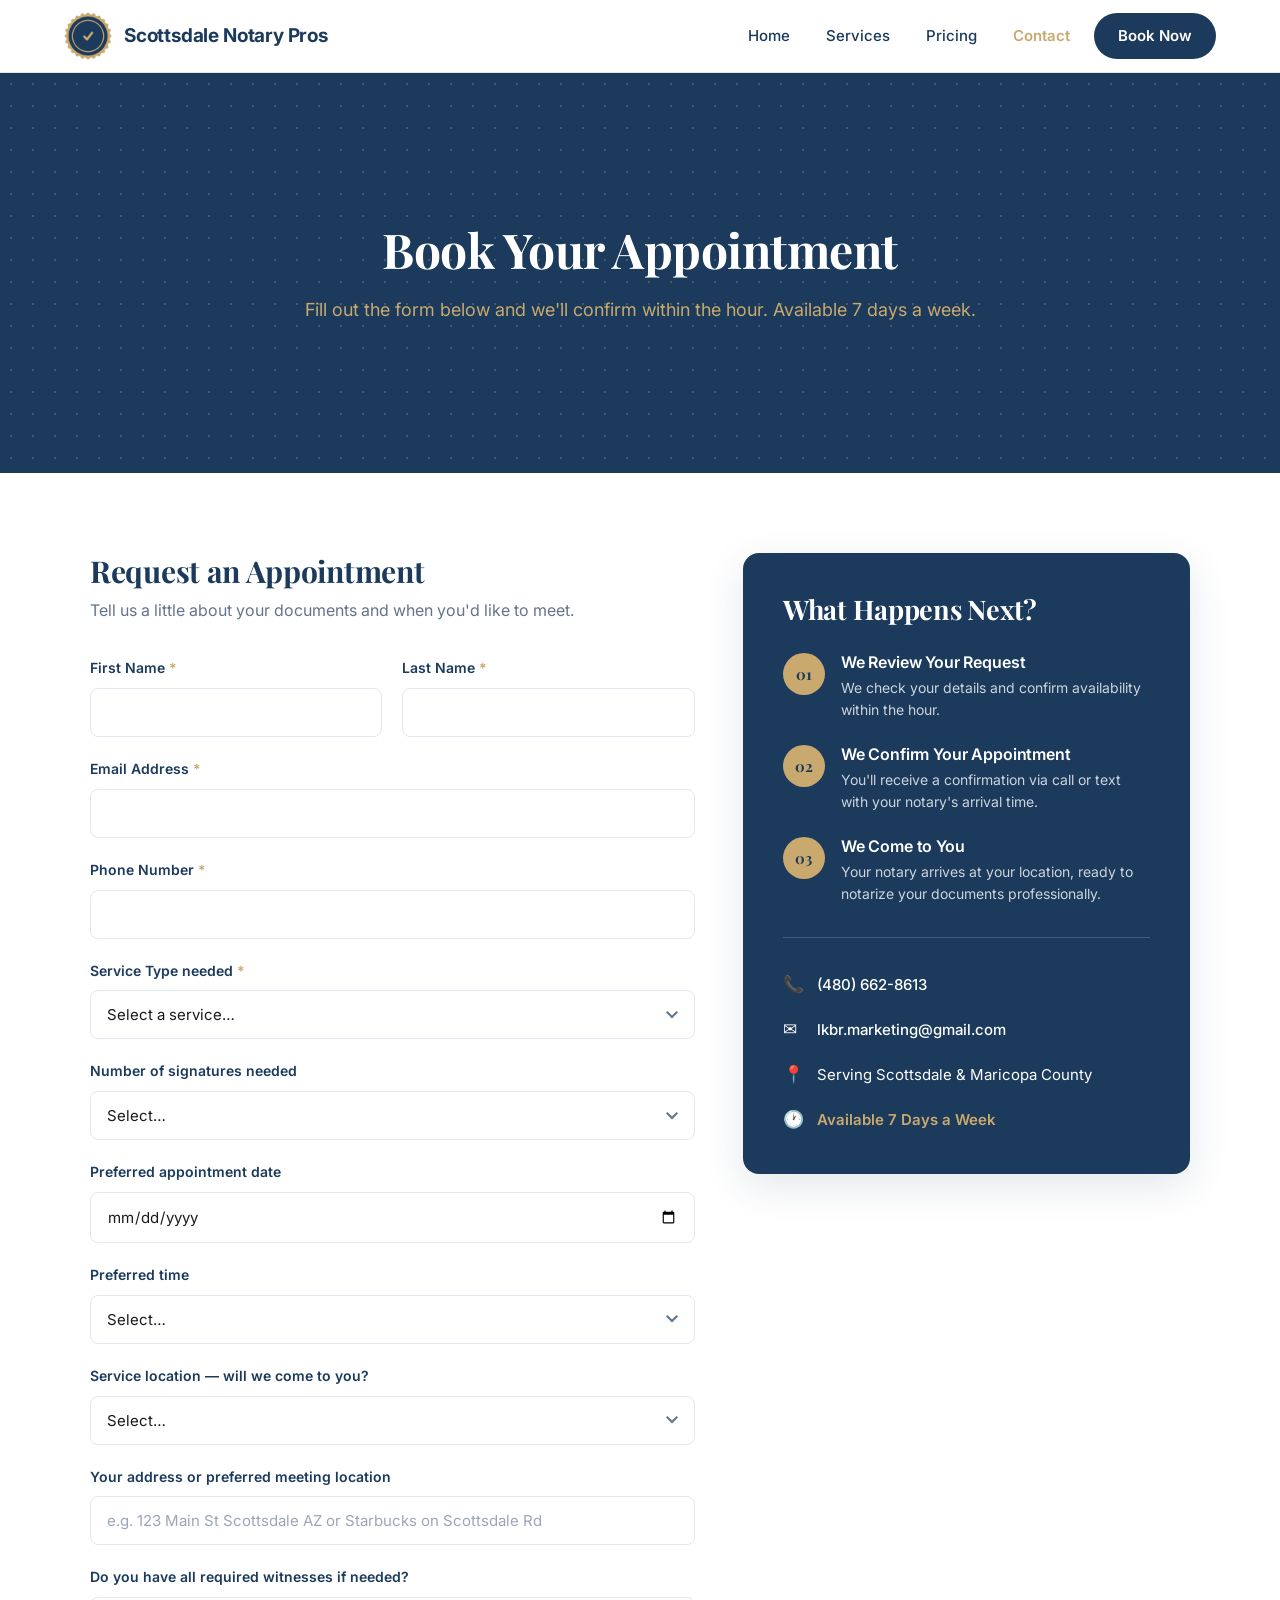
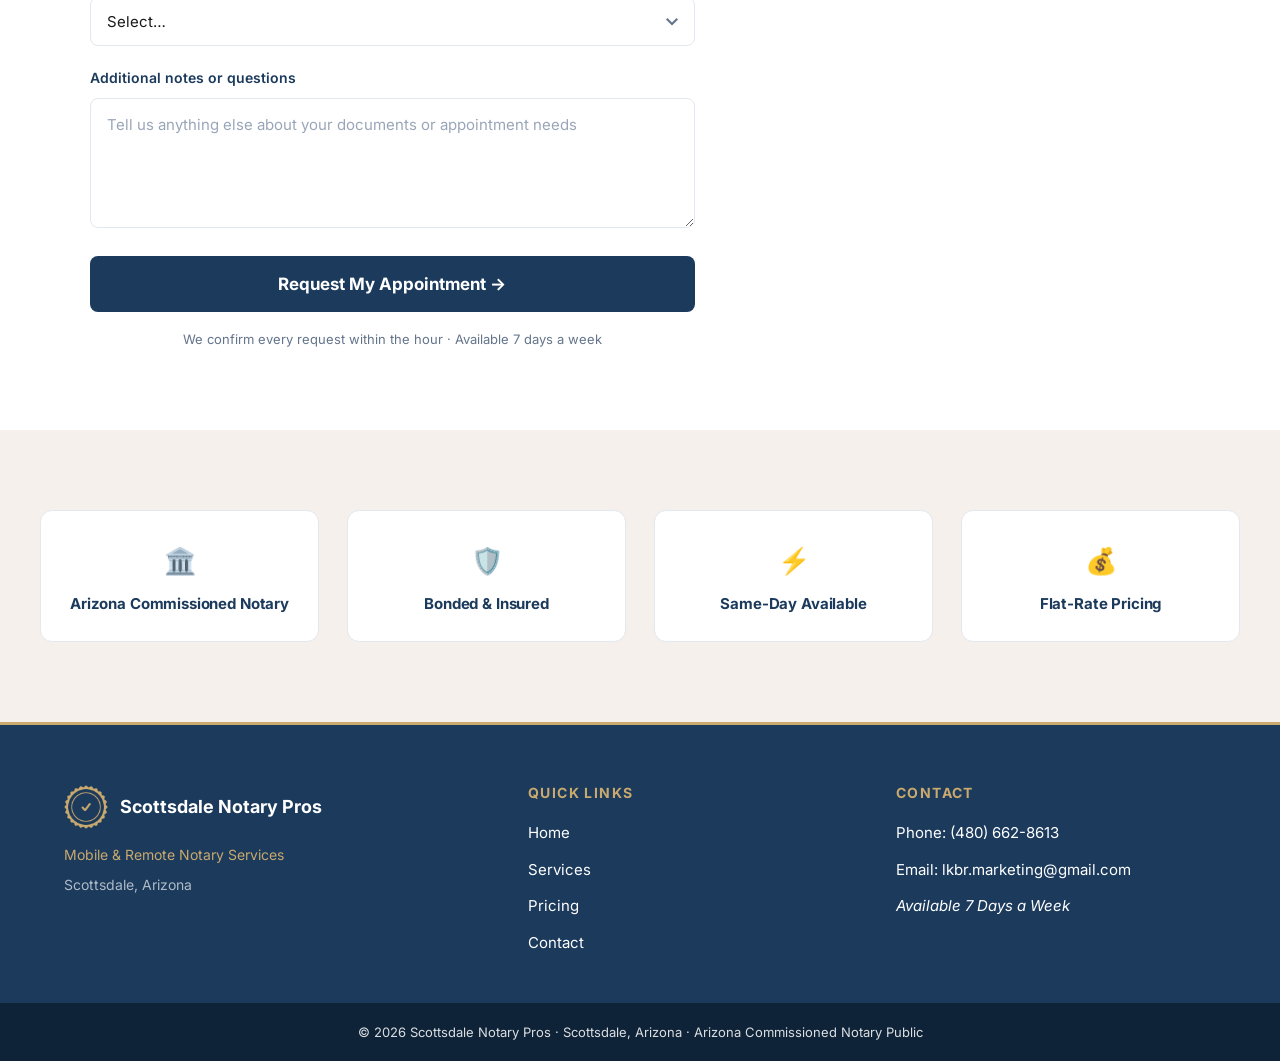
==== contact.html @ f8b494ed "Scottsdale Notary Pros website v1" ====
<!DOCTYPE html>
<html lang="en">
<head>
  <meta charset="UTF-8">
  <meta name="viewport" content="width=device-width, initial-scale=1.0">
  <title>Book a Notary | Scottsdale Notary Pros | Same-Day Appointments</title>
  <meta name="description" content="Book a mobile notary in Scottsdale AZ. Same-day appointments available 7 days a week. Fill out our form or call (480) 662-8613.">
  <meta name="robots" content="index, follow">
  <link rel="canonical" href="https://scottsdalenotarypros.com/contact">
  <link rel="icon" href="logo.png">

  <meta property="og:type" content="website">
  <meta property="og:title" content="Book a Notary | Scottsdale Notary Pros">
  <meta property="og:description" content="Book a mobile notary in Scottsdale AZ. Same-day appointments available 7 days a week. Call (480) 662-8613.">
  <meta property="og:image" content="images/business-handshake.jpg">

  <link rel="preconnect" href="https://fonts.googleapis.com">
  <link rel="preconnect" href="https://fonts.gstatic.com" crossorigin>
  <link href="https://fonts.googleapis.com/css2?family=Playfair+Display:wght@700;800&family=Inter:wght@400;500;600;700&display=swap" rel="stylesheet">
  <link rel="stylesheet" href="style.css">
  <script>document.documentElement.className += " js";</script>
</head>
<body>

  <!-- ============================================================== NAV -->
  <header class="nav">
    <div class="nav-inner">
      <a class="nav-brand" href="index.html">
        <img src="logo.png" alt="Scottsdale Notary Pros logo">
        <span>Scottsdale Notary Pros</span>
      </a>

      <nav class="nav-links" aria-label="Main navigation">
        <a href="index.html">Home</a>
        <a href="services.html">Services</a>
        <a href="pricing.html">Pricing</a>
        <a href="contact.html">Contact</a>
      </nav>

      <a class="nav-cta" href="contact.html">Book Now</a>

      <button class="nav-toggle" type="button" aria-label="Open menu" aria-expanded="false" aria-controls="mobile-nav">
        <span></span><span></span><span></span>
      </button>
    </div>
  </header>

  <nav class="nav-overlay" id="mobile-nav" aria-label="Mobile navigation">
    <a href="index.html">Home</a>
    <a href="services.html">Services</a>
    <a href="pricing.html">Pricing</a>
    <a href="contact.html">Contact</a>
    <a class="nav-overlay-cta" href="contact.html">Book Now</a>
  </nav>

  <main>

    <!-- ========================================================== HERO -->
    <section class="page-hero page-hero-dots">
      <div class="page-hero-content">
        <h1>Book Your Appointment</h1>
        <p class="page-hero-sub">Fill out the form below and we'll confirm within the hour. Available 7 days a week.</p>
      </div>
    </section>

    <!-- ================================================= CONTACT LAYOUT -->
    <section class="section section-white">
      <div class="contact-layout">

        <!-- ------------------------------------------------- LEFT: FORM -->
        <div class="form-card fade-in">
          <h2>Request an Appointment</h2>
          <p>Tell us a little about your documents and when you'd like to meet.</p>

          <div class="form-error" id="form-error">
            Sorry — your request couldn't be sent. Please call
            <a href="tel:+14806628613">(480) 662-8613</a> or email
            <a href="mailto:lkbr.marketing@gmail.com">lkbr.marketing@gmail.com</a>
            and we'll get you booked right away.
          </div>

          <form id="notary-form" action="https://formspree.io/f/moejyozw" method="POST">
            <input type="hidden" name="_subject" value="New Notary Appointment Request — Scottsdale Notary Pros">

            <div class="field field-row">
              <div class="field">
                <label for="first-name">First Name <span class="req">*</span></label>
                <input type="text" id="first-name" name="First Name" autocomplete="given-name" required>
              </div>
              <div class="field">
                <label for="last-name">Last Name <span class="req">*</span></label>
                <input type="text" id="last-name" name="Last Name" autocomplete="family-name" required>
              </div>
            </div>

            <div class="field">
              <label for="email">Email Address <span class="req">*</span></label>
              <input type="email" id="email" name="Email" autocomplete="email" required>
            </div>

            <div class="field">
              <label for="phone">Phone Number <span class="req">*</span></label>
              <input type="tel" id="phone" name="Phone" autocomplete="tel" required>
            </div>

            <div class="field">
              <label for="service-type">Service Type needed <span class="req">*</span></label>
              <select id="service-type" name="Service Type" required>
                <option value="">Select a service…</option>
                <option>Power of Attorney</option>
                <option>Will or Trust Document</option>
                <option>Affidavit or Sworn Statement</option>
                <option>Medical Directive</option>
                <option>Real Estate Signing</option>
                <option>Loan Document Signing</option>
                <option>Business or Corporate Document</option>
                <option>Copy Certification</option>
                <option>Other — Please Describe</option>
              </select>
            </div>

            <div class="field">
              <label for="signatures">Number of signatures needed</label>
              <select id="signatures" name="Number of Signatures">
                <option value="">Select…</option>
                <option>1</option>
                <option>2</option>
                <option>3</option>
                <option>4</option>
                <option>5+</option>
              </select>
            </div>

            <div class="field">
              <label for="date">Preferred appointment date</label>
              <input type="date" id="date" name="Preferred Date">
            </div>

            <div class="field">
              <label for="time">Preferred time</label>
              <select id="time" name="Preferred Time">
                <option value="">Select…</option>
                <option>Morning (8am–12pm)</option>
                <option>Afternoon (12pm–5pm)</option>
                <option>Evening (5pm–8pm)</option>
                <option>Flexible</option>
              </select>
            </div>

            <div class="field">
              <label for="location-type">Service location — will we come to you?</label>
              <select id="location-type" name="Service Location">
                <option value="">Select…</option>
                <option>Yes — please come to my location</option>
                <option>No — I will come to you</option>
                <option>Remote/Online Notary</option>
              </select>
            </div>

            <div class="field">
              <label for="address">Your address or preferred meeting location</label>
              <input type="text" id="address" name="Address or Meeting Location"
                     placeholder="e.g. 123 Main St Scottsdale AZ or Starbucks on Scottsdale Rd">
            </div>

            <div class="field">
              <label for="witnesses">Do you have all required witnesses if needed?</label>
              <select id="witnesses" name="Witnesses">
                <option value="">Select…</option>
                <option>Yes</option>
                <option>No — I need guidance on this</option>
                <option>Not Applicable</option>
              </select>
            </div>

            <div class="field">
              <label for="notes">Additional notes or questions</label>
              <textarea id="notes" name="Additional Notes"
                        placeholder="Tell us anything else about your documents or appointment needs"></textarea>
            </div>

            <button class="form-submit" type="submit">Request My Appointment →</button>
            <p class="form-footnote">We confirm every request within the hour · Available 7 days a week</p>
          </form>

          <!-- Success state -->
          <div class="form-success" id="form-success" role="status" aria-live="polite">
            <div class="success-check" aria-hidden="true"></div>
            <h2>Appointment Request Received!</h2>
            <p>We'll confirm your appointment within the hour. If you need immediate assistance call (480) 662-8613.</p>
          </div>
        </div>

        <!-- -------------------------------------------- RIGHT: INFO CARD -->
        <aside class="info-card fade-in">
          <h2>What Happens Next?</h2>

          <div class="info-steps">
            <div class="info-step">
              <span class="info-step-num">01</span>
              <div>
                <h3>We Review Your Request</h3>
                <p>We check your details and confirm availability within the hour.</p>
              </div>
            </div>

            <div class="info-step">
              <span class="info-step-num">02</span>
              <div>
                <h3>We Confirm Your Appointment</h3>
                <p>You'll receive a confirmation via call or text with your notary's arrival time.</p>
              </div>
            </div>

            <div class="info-step">
              <span class="info-step-num">03</span>
              <div>
                <h3>We Come to You</h3>
                <p>Your notary arrives at your location, ready to notarize your documents professionally.</p>
              </div>
            </div>
          </div>

          <div class="info-divider" aria-hidden="true"></div>

          <div class="info-contact">
            <div class="info-contact-item">
              <span class="ic" aria-hidden="true">📞</span>
              <a href="tel:+14806628613">(480) 662-8613</a>
            </div>
            <div class="info-contact-item">
              <span class="ic" aria-hidden="true">✉</span>
              <a href="mailto:lkbr.marketing@gmail.com">lkbr.marketing@gmail.com</a>
            </div>
            <div class="info-contact-item">
              <span class="ic" aria-hidden="true">📍</span>
              <span>Serving Scottsdale &amp; Maricopa County</span>
            </div>
            <div class="info-contact-item gold">
              <span class="ic" aria-hidden="true">🕐</span>
              <span>Available 7 Days a Week</span>
            </div>
          </div>
        </aside>

      </div>
    </section>

    <!-- ===================================================== TRUST STRIP -->
    <section class="section section-cream">
      <div class="inner">
        <div class="grid grid-4">
          <article class="trust-strip-card fade-in">
            <span class="ic" aria-hidden="true">🏛️</span>
            <h3>Arizona Commissioned Notary</h3>
          </article>
          <article class="trust-strip-card fade-in">
            <span class="ic" aria-hidden="true">🛡️</span>
            <h3>Bonded &amp; Insured</h3>
          </article>
          <article class="trust-strip-card fade-in">
            <span class="ic" aria-hidden="true">⚡</span>
            <h3>Same-Day Available</h3>
          </article>
          <article class="trust-strip-card fade-in">
            <span class="ic" aria-hidden="true">💰</span>
            <h3>Flat-Rate Pricing</h3>
          </article>
        </div>
      </div>
    </section>

  </main>

  <!-- =========================================================== FOOTER -->
  <footer class="footer">
    <div class="footer-inner">
      <div class="footer-col">
        <div class="footer-brand">
          <img src="logo.png" alt="Scottsdale Notary Pros logo">
          <span>Scottsdale Notary Pros</span>
        </div>
        <p class="footer-tag">Mobile &amp; Remote Notary Services</p>
        <p class="footer-loc">Scottsdale, Arizona</p>
      </div>

      <div class="footer-col">
        <h4>Quick Links</h4>
        <ul>
          <li><a href="index.html">Home</a></li>
          <li><a href="services.html">Services</a></li>
          <li><a href="pricing.html">Pricing</a></li>
          <li><a href="contact.html">Contact</a></li>
        </ul>
      </div>

      <div class="footer-col">
        <h4>Contact</h4>
        <ul>
          <li>Phone: <a href="tel:+14806628613">(480) 662-8613</a></li>
          <li>Email: <a href="mailto:lkbr.marketing@gmail.com">lkbr.marketing@gmail.com</a></li>
          <li class="footer-avail">Available 7 Days a Week</li>
        </ul>
      </div>
    </div>

    <div class="footer-bottom">
      <p>© 2026 Scottsdale Notary Pros · Scottsdale, Arizona · Arizona Commissioned Notary Public</p>
    </div>
  </footer>

  <button class="to-top" type="button" aria-label="Back to top">↑</button>

  <script src="script.js"></script>
</body>
</html>
---- style.css ----
/* ==========================================================================
   Scottsdale Notary Pros — Global Stylesheet
   ========================================================================== */

:root {
  /* Brand palette */
  --navy: #1B3A5C;
  --navy-dark: #0f2338;
  --navy-light: #2a5280;
  --gold: #C9A96E;
  --gold-dark: #b3935a;
  --white: #ffffff;
  --cream: #F5F0EB;
  --text-dark: #1a1a1a;
  --text-muted: #64748b;
  --border: #e2e8f0;

  /* Type */
  --font-head: 'Playfair Display', Georgia, 'Times New Roman', serif;
  --font-body: 'Inter', -apple-system, BlinkMacSystemFont, 'Segoe UI', Helvetica, Arial, sans-serif;

  /* Layout */
  --max: 1200px;
  --radius: 8px;
  --radius-lg: 16px;
  --shadow-sm: 0 1px 3px rgba(27, 58, 92, 0.06);
  --shadow: 0 4px 20px rgba(27, 58, 92, 0.08);
  --shadow-lg: 0 12px 40px rgba(27, 58, 92, 0.12);
}

/* --------------------------------------------------------------- Reset --- */

*,
*::before,
*::after { box-sizing: border-box; }

html { scroll-behavior: smooth; -webkit-text-size-adjust: 100%; }

body {
  margin: 0;
  font-family: var(--font-body);
  font-weight: 400;
  font-size: 16px;
  line-height: 1.7;
  color: var(--text-dark);
  background: var(--white);
  -webkit-font-smoothing: antialiased;
  -moz-osx-font-smoothing: grayscale;
}

h1, h2, h3, h4, h5 {
  font-family: var(--font-head);
  font-weight: 700;
  line-height: 1.2;
  margin: 0 0 16px;
  color: var(--navy);
  letter-spacing: -0.01em;
}

p { margin: 0 0 16px; }
p:last-child { margin-bottom: 0; }

a { color: var(--navy); text-decoration: none; transition: color 0.2s ease; }

img {
  max-width: 100%;
  display: block;
  object-fit: cover;
  border-radius: var(--radius);
}

ul { margin: 0; padding: 0; list-style: none; }

/* ------------------------------------------------------------ Utilities --- */

.container {
  width: 100%;
  max-width: var(--max);
  margin: 0 auto;
  padding: 0 24px;
}

.section { padding: 80px 24px; }
.section-white { background: var(--white); }
.section-cream { background: var(--cream); }
.section-navy { background: var(--navy); }
.section-navy h1,
.section-navy h2,
.section-navy h3 { color: var(--white); }
.section-gold { background: var(--gold); }

.inner { max-width: var(--max); margin: 0 auto; }
.inner-narrow { max-width: 900px; margin: 0 auto; }

.text-center { text-align: center; }

.eyebrow {
  display: block;
  font-family: var(--font-body);
  font-size: 13px;
  font-weight: 600;
  letter-spacing: 0.18em;
  text-transform: uppercase;
  color: var(--gold);
  margin-bottom: 16px;
}

.section-title {
  font-size: 40px;
  margin-bottom: 16px;
}

.section-sub {
  font-size: 17px;
  color: var(--text-muted);
  max-width: 640px;
  margin: 0 auto 48px;
}

.section-navy .section-sub { color: rgba(255, 255, 255, 0.82); }

/* -------------------------------------------------------------- Buttons --- */

.btn {
  display: inline-block;
  font-family: var(--font-body);
  font-size: 16px;
  font-weight: 600;
  padding: 14px 32px;
  border: 2px solid transparent;
  border-radius: 50px;
  cursor: pointer;
  text-align: center;
  transition: all 0.2s ease;
}

.btn:hover { transform: scale(1.02); }

.btn-gold { background: var(--gold); color: var(--navy); font-weight: 700; }
.btn-gold:hover { background: var(--gold-dark); color: var(--navy); }

.btn-navy { background: var(--navy); color: var(--white); }
.btn-navy:hover { background: var(--navy-light); color: var(--white); }

.btn-white { background: var(--white); color: var(--navy); }
.btn-white:hover { background: var(--cream); color: var(--navy); }

.btn-outline {
  background: transparent;
  color: var(--white);
  border-color: rgba(255, 255, 255, 0.7);
}
.btn-outline:hover { background: var(--white); color: var(--navy); border-color: var(--white); }

.btn-lg { font-size: 17px; padding: 17px 40px; }

.btn-row {
  display: flex;
  flex-wrap: wrap;
  gap: 16px;
  justify-content: center;
}

.text-link {
  display: inline-block;
  font-weight: 600;
  color: var(--navy);
  border-bottom: 2px solid var(--gold);
  padding-bottom: 2px;
  transition: all 0.2s ease;
}
.text-link:hover { color: var(--gold); }

/* ------------------------------------------------------------------ Nav --- */

.nav {
  position: sticky;
  top: 0;
  z-index: 200;
  background: var(--white);
  border-bottom: 1px solid var(--border);
}

.nav-inner {
  max-width: var(--max);
  margin: 0 auto;
  padding: 12px 24px;
  display: flex;
  align-items: center;
  justify-content: space-between;
  gap: 24px;
}

.nav-brand {
  display: flex;
  align-items: center;
  gap: 12px;
  flex-shrink: 0;
}

.nav-brand img {
  height: 48px;
  width: auto;
  border-radius: 0;
  object-fit: contain;
}

.nav-brand span {
  font-family: var(--font-body);
  font-size: 19px;
  font-weight: 700;
  color: var(--navy);
  white-space: nowrap;
  letter-spacing: -0.01em;
}

.nav-links {
  display: flex;
  align-items: center;
  gap: 36px;
  margin-left: auto;
}

.nav-links a {
  font-size: 15px;
  font-weight: 500;
  color: var(--navy);
}

.nav-links a:hover { color: var(--gold); }

.nav-links a.active {
  color: var(--gold);
  font-weight: 600;
}

.nav-cta {
  display: inline-block;
  background: var(--navy);
  color: var(--white);
  font-size: 15px;
  font-weight: 600;
  border-radius: 50px;
  padding: 10px 24px;
  transition: all 0.2s ease;
  flex-shrink: 0;
}

.nav-cta:hover {
  background: var(--navy-light);
  color: var(--white);
  transform: scale(1.02);
}

/* Hamburger */
.nav-toggle {
  display: none;
  flex-direction: column;
  justify-content: center;
  gap: 5px;
  width: 44px;
  height: 44px;
  padding: 0;
  background: none;
  border: 0;
  cursor: pointer;
  z-index: 320;
}

.nav-toggle span {
  display: block;
  width: 24px;
  height: 2px;
  margin: 0 auto;
  background: var(--navy);
  border-radius: 2px;
  transition: all 0.3s ease;
}

.nav-toggle.open span { background: var(--white); }
.nav-toggle.open span:nth-child(1) { transform: translateY(7px) rotate(45deg); }
.nav-toggle.open span:nth-child(2) { opacity: 0; }
.nav-toggle.open span:nth-child(3) { transform: translateY(-7px) rotate(-45deg); }

/* Mobile overlay */
.nav-overlay {
  position: fixed;
  inset: 0;
  z-index: 300;
  background: var(--navy);
  display: flex;
  flex-direction: column;
  align-items: center;
  justify-content: center;
  gap: 8px;
  opacity: 0;
  visibility: hidden;
  transition: opacity 0.3s ease, visibility 0.3s ease;
}

.nav-overlay.open { opacity: 1; visibility: visible; }

.nav-overlay a {
  font-family: var(--font-head);
  font-size: 30px;
  font-weight: 700;
  color: var(--white);
  padding: 14px 24px;
}

.nav-overlay a:hover,
.nav-overlay a.active { color: var(--gold); }

.nav-overlay .nav-overlay-cta {
  font-family: var(--font-body);
  font-size: 16px;
  font-weight: 700;
  background: var(--gold);
  color: var(--navy);
  border-radius: 50px;
  padding: 14px 36px;
  margin-top: 24px;
}

.nav-overlay .nav-overlay-cta:hover { background: var(--white); color: var(--navy); }

body.nav-open { overflow: hidden; }

/* While the overlay is open, lift the header above it and let the navy show
   through, so the logo and the close (X) button stay visible and tappable.
   Without this the header's own stacking context (z-index 200) traps the
   toggle beneath the overlay. */
body.nav-open .nav {
  z-index: 310;
  background: transparent;
  border-bottom-color: transparent;
}

body.nav-open .nav-brand span { color: var(--white); }

/* ----------------------------------------------------------------- Hero --- */

.hero {
  position: relative;
  min-height: 100vh;
  display: flex;
  align-items: center;
  justify-content: center;
  text-align: center;
  padding: 100px 24px;
  background-image: url('images/hero-notary-signing.jpg');
  background-size: cover;
  background-position: center;
  background-repeat: no-repeat;
  overflow: hidden;
}

.hero::before {
  content: '';
  position: absolute;
  inset: 0;
  background: rgba(27, 58, 92, 0.7);
}

.hero-content {
  position: relative;
  z-index: 2;
  max-width: 860px;
}

.hero h1 {
  font-size: 58px;
  color: var(--white);
  margin-bottom: 24px;
  line-height: 1.12;
}

.hero-sub {
  font-size: 18px;
  color: rgba(255, 255, 255, 0.92);
  max-width: 640px;
  margin: 0 auto 36px;
  line-height: 1.7;
}

.hero-badges {
  display: flex;
  flex-wrap: wrap;
  justify-content: center;
  gap: 12px;
  margin-top: 40px;
}

.badge {
  font-size: 13px;
  font-weight: 500;
  letter-spacing: 0.04em;
  color: var(--white);
  border: 1px solid rgba(255, 255, 255, 0.55);
  border-radius: 50px;
  padding: 8px 20px;
}

/* Page hero (interior pages) */
.page-hero {
  position: relative;
  min-height: 450px;
  display: flex;
  align-items: center;
  justify-content: center;
  text-align: center;
  padding: 80px 24px;
  background: var(--navy);
  background-size: cover;
  background-position: center;
  overflow: hidden;
}

.page-hero-img {
  background-image: url('images/services-hero-desk.jpg');
}

.page-hero-img::before {
  content: '';
  position: absolute;
  inset: 0;
  background: rgba(27, 58, 92, 0.75);
}

/* Diagonal line pattern hero (pricing) */
.page-hero-lines::before {
  content: '';
  position: absolute;
  inset: 0;
  background-image: repeating-linear-gradient(
    45deg,
    rgba(201, 169, 110, 0.14) 0,
    rgba(201, 169, 110, 0.14) 1px,
    transparent 1px,
    transparent 14px
  );
}

/* Dot grid hero (contact) */
.page-hero-dots {
  min-height: 400px;
}

.page-hero-dots::before {
  content: '';
  position: absolute;
  inset: 0;
  background-image: radial-gradient(rgba(201, 169, 110, 0.28) 1.5px, transparent 1.5px);
  background-size: 22px 22px;
}

.page-hero-content {
  position: relative;
  z-index: 2;
  max-width: 760px;
}

.page-hero h1 {
  font-size: 48px;
  color: var(--white);
  margin-bottom: 16px;
}

.page-hero-sub {
  font-size: 18px;
  color: var(--gold);
  margin: 0;
}

/* ------------------------------------------------------------ Trust bar --- */

.trust-bar {
  background: var(--navy);
  padding: 26px 24px;
}

.trust-bar-inner {
  max-width: var(--max);
  margin: 0 auto;
  display: flex;
  flex-wrap: wrap;
  align-items: center;
  justify-content: space-around;
  gap: 16px 32px;
}

.trust-bar-item {
  font-size: 15px;
  font-weight: 700;
  letter-spacing: 0.03em;
  color: var(--gold);
  text-align: center;
}

/* ---------------------------------------------------------------- Cards --- */

.grid { display: grid; gap: 28px; }
.grid-2 { grid-template-columns: repeat(2, 1fr); }
.grid-3 { grid-template-columns: repeat(3, 1fr); }
.grid-4 { grid-template-columns: repeat(4, 1fr); }
.grid-5 { grid-template-columns: repeat(5, 1fr); }

.card {
  background: var(--white);
  border: 1px solid var(--border);
  border-radius: 12px;
  padding: 32px;
  transition: transform 0.25s ease, box-shadow 0.25s ease;
}

.card:hover { transform: translateY(-4px); box-shadow: var(--shadow); }

.card h3 { font-size: 21px; margin-bottom: 12px; }

.card p { color: var(--text-muted); font-size: 15px; margin: 0; }

.card-top-gold { border-top: 4px solid var(--gold); }
.card-top-gold-thin { border-top: 3px solid var(--gold); }

/* Gold CSS icon (services preview) */
.card-icon {
  position: relative;
  width: 48px;
  height: 48px;
  margin-bottom: 24px;
  border-radius: 10px;
  background: rgba(201, 169, 110, 0.14);
  display: flex;
  align-items: center;
  justify-content: center;
}

.card-icon::after {
  content: '';
  display: block;
  width: 20px;
  height: 20px;
  border: 2.5px solid var(--gold);
  border-radius: 3px;
}

/* Document: page outline with two gold text rules */
.card-icon.icon-doc::after {
  width: 16px;
  height: 21px;
  border-radius: 2px;
  background:
    linear-gradient(var(--gold), var(--gold)) no-repeat 50% 35% / 8px 2px,
    linear-gradient(var(--gold), var(--gold)) no-repeat 50% 60% / 8px 2px;
}

/* House: solid gold roof triangle sitting on an outlined body */
.card-icon.icon-home::after {
  width: 0;
  height: 0;
  border: 10px solid transparent;
  border-bottom: 9px solid var(--gold);
  border-radius: 0;
  transform: translateY(-8px);
}

.card-icon.icon-home::before {
  content: '';
  position: absolute;
  bottom: 13px;
  left: 50%;
  width: 14px;
  height: 10px;
  margin-left: -9.5px;
  border: 2.5px solid var(--gold);
  border-top: 0;
  border-radius: 0 0 2px 2px;
}

/* Briefcase: case outline with a handle above it */
.card-icon.icon-brief::after {
  width: 24px;
  height: 17px;
  border-radius: 2px;
  position: relative;
  top: 3px;
}

.card-icon.icon-brief::before {
  content: '';
  position: absolute;
  top: 12px;
  left: 50%;
  width: 10px;
  height: 5px;
  margin-left: -5px;
  border: 2.5px solid var(--gold);
  border-bottom: 0;
  border-radius: 3px 3px 0 0;
}

.feature-icon {
  font-size: 30px;
  line-height: 1;
  margin-bottom: 18px;
}

/* ------------------------------------------------------- How it works --- */

.steps {
  position: relative;
  display: grid;
  grid-template-columns: repeat(3, 1fr);
  gap: 32px;
  max-width: 1000px;
  margin: 0 auto;
}

.steps::before {
  content: '';
  position: absolute;
  top: 34px;
  left: 16%;
  right: 16%;
  border-top: 2px dashed var(--gold);
  z-index: 0;
}

.step {
  position: relative;
  z-index: 1;
  text-align: center;
  padding: 0 8px;
}

.step-num {
  width: 68px;
  height: 68px;
  margin: 0 auto 24px;
  border-radius: 50%;
  background: var(--navy);
  color: var(--white);
  font-family: var(--font-head);
  font-size: 22px;
  font-weight: 700;
  display: flex;
  align-items: center;
  justify-content: center;
  border: 4px solid var(--cream);
}

.section-white .step-num,
.section-navy .step-num { border-color: var(--white); }
.section-navy .step-num { background: var(--gold); color: var(--navy); }

.step h3 { font-size: 20px; margin-bottom: 10px; }
.step p { color: var(--text-muted); font-size: 15px; }

/* ----------------------------------------------------- Service sections --- */

.split {
  display: grid;
  grid-template-columns: 1fr 1fr;
  align-items: center;
  gap: 60px;
  max-width: var(--max);
  margin: 0 auto;
}

.split img {
  width: 100%;
  height: 480px;
  box-shadow: var(--shadow);
}

.split h2 { font-size: 34px; margin-bottom: 18px; }

.split p { color: var(--text-muted); margin-bottom: 28px; }

.split-media-right .split-media { order: 2; }

.doc-list { display: grid; gap: 12px; }

.doc-list li {
  position: relative;
  padding-left: 32px;
  font-size: 15px;
  font-weight: 500;
  color: var(--text-dark);
}

.doc-list li::before {
  content: '';
  position: absolute;
  left: 4px;
  top: 7px;
  width: 11px;
  height: 6px;
  border-left: 2.5px solid var(--navy);
  border-bottom: 2.5px solid var(--navy);
  transform: rotate(-45deg);
}

/* ---------------------------------------------------------- Service area --- */

.area-note {
  font-style: italic;
  color: var(--gold);
  font-size: 15px;
  max-width: 620px;
  margin: 24px auto 0;
}

.area-list {
  font-size: 19px;
  color: rgba(255, 255, 255, 0.92);
  max-width: 760px;
  margin: 0 auto;
}

/* ---------------------------------------------------------------- Table --- */

.table-wrap {
  overflow-x: auto;
  border: 1px solid var(--border);
  border-radius: var(--radius);
  box-shadow: var(--shadow-sm);
}

.price-table {
  width: 100%;
  min-width: 480px;
  border-collapse: collapse;
  font-size: 15px;
}

.price-table thead th {
  background: var(--navy);
  color: var(--white);
  font-family: var(--font-body);
  font-size: 14px;
  font-weight: 600;
  letter-spacing: 0.04em;
  text-transform: uppercase;
  text-align: left;
  padding: 16px 24px;
}

.price-table thead th:last-child { text-align: right; }

.price-table tbody tr:nth-child(odd) { background: var(--cream); }
.price-table tbody tr:nth-child(even) { background: var(--white); }

.price-table td {
  padding: 16px 24px;
  border-top: 1px solid var(--border);
  color: var(--text-dark);
}

.price-table td:last-child {
  text-align: right;
  font-weight: 700;
  color: var(--navy);
  white-space: nowrap;
}

.table-note {
  font-size: 14px;
  color: var(--text-muted);
  font-style: italic;
  margin: 14px 0 0;
}

.table-title { font-size: 26px; margin-bottom: 20px; }

.table-block { margin-bottom: 56px; }
.table-block:last-child { margin-bottom: 0; }

/* Example callout */
.example-box {
  background: var(--cream);
  border-left: 4px solid var(--gold);
  border-radius: var(--radius);
  padding: 20px 24px;
  margin: 32px 0;
  font-size: 17px;
  font-weight: 600;
  color: var(--navy);
}

/* ------------------------------------------------------ Numbered cards --- */

.reminder-list { display: grid; gap: 16px; max-width: 820px; margin: 0 auto; }

.reminder {
  display: flex;
  align-items: flex-start;
  gap: 18px;
  background: var(--white);
  border-left: 4px solid var(--gold);
  border-radius: var(--radius);
  padding: 20px 24px;
}

.reminder-num {
  font-family: var(--font-head);
  font-size: 20px;
  font-weight: 700;
  color: var(--gold);
  line-height: 1.4;
  flex-shrink: 0;
}

.reminder p { color: var(--text-dark); font-size: 15px; margin: 0; }

/* --------------------------------------------------------------- Forms --- */

.contact-layout {
  display: grid;
  grid-template-columns: 1.15fr 0.85fr;
  gap: 48px;
  max-width: 1100px;
  margin: 0 auto;
  align-items: start;
}

.form-card h2 { font-size: 30px; margin-bottom: 8px; }
.form-card > p { color: var(--text-muted); margin-bottom: 32px; }

.field { margin-bottom: 20px; }

.field-row {
  display: grid;
  grid-template-columns: 1fr 1fr;
  gap: 20px;
}

.field-row .field { margin-bottom: 0; }

label {
  display: block;
  font-size: 14px;
  font-weight: 600;
  color: var(--navy);
  margin-bottom: 8px;
}

.req { color: var(--gold); }

input[type="text"],
input[type="email"],
input[type="tel"],
input[type="date"],
select,
textarea {
  width: 100%;
  font-family: var(--font-body);
  font-size: 15px;
  font-weight: 400;
  color: var(--text-dark);
  background: var(--white);
  border: 1.5px solid var(--border);
  border-radius: var(--radius);
  padding: 14px 16px;
  transition: border-color 0.2s ease, box-shadow 0.2s ease;
  -webkit-appearance: none;
  appearance: none;
}

select {
  background-image: url("data:image/svg+xml,%3Csvg xmlns='http://www.w3.org/2000/svg' width='12' height='8' viewBox='0 0 12 8'%3E%3Cpath fill='%2364748b' d='M1.4 0 6 4.6 10.6 0 12 1.4 6 7.4 0 1.4z'/%3E%3C/svg%3E");
  background-repeat: no-repeat;
  background-position: right 16px center;
  padding-right: 44px;
  cursor: pointer;
}

textarea { min-height: 130px; resize: vertical; line-height: 1.6; }

input:focus,
select:focus,
textarea:focus {
  outline: none;
  border-color: var(--gold);
  box-shadow: 0 0 0 3px rgba(201, 169, 110, 0.15);
}

::placeholder { color: #9aa6b8; }

.form-submit {
  width: 100%;
  font-family: var(--font-body);
  font-size: 17px;
  font-weight: 700;
  color: var(--white);
  background: var(--navy);
  border: 0;
  border-radius: var(--radius);
  padding: 18px;
  cursor: pointer;
  transition: all 0.2s ease;
}

.form-submit:hover { background: var(--navy-light); transform: scale(1.02); }

.form-footnote {
  font-size: 13px;
  color: var(--text-muted);
  text-align: center;
  margin: 16px 0 0;
}

/* Success state */
.form-success {
  display: none;
  text-align: center;
  background: var(--cream);
  border: 1px solid var(--border);
  border-top: 4px solid var(--gold);
  border-radius: 12px;
  padding: 56px 32px;
}

.form-success.show { display: block; }

.success-check {
  width: 72px;
  height: 72px;
  margin: 0 auto 24px;
  border-radius: 50%;
  background: var(--gold);
  position: relative;
}

.success-check::after {
  content: '';
  position: absolute;
  top: 50%;
  left: 50%;
  width: 26px;
  height: 13px;
  border-left: 4px solid var(--white);
  border-bottom: 4px solid var(--white);
  transform: translate(-50%, -65%) rotate(-45deg);
}

.form-success h2 { font-size: 30px; margin-bottom: 12px; }
.form-success p { color: var(--text-muted); max-width: 420px; margin: 0 auto; }

/* ------------------------------------------------------------ Info card --- */

.info-card {
  background: var(--navy);
  border-radius: var(--radius-lg);
  padding: 40px;
  color: var(--white);
  box-shadow: var(--shadow-lg);
}

.info-card h2 { color: var(--white); font-size: 27px; margin-bottom: 28px; }

.info-steps { display: grid; gap: 24px; }

.info-step { display: flex; gap: 16px; align-items: flex-start; }

.info-step-num {
  flex-shrink: 0;
  width: 42px;
  height: 42px;
  border-radius: 50%;
  background: var(--gold);
  color: var(--navy);
  font-family: var(--font-head);
  font-size: 15px;
  font-weight: 700;
  display: flex;
  align-items: center;
  justify-content: center;
}

.info-step h3 {
  color: var(--white);
  font-family: var(--font-body);
  font-size: 16px;
  font-weight: 600;
  margin-bottom: 4px;
}

.info-step p {
  color: rgba(255, 255, 255, 0.78);
  font-size: 14px;
  line-height: 1.6;
  margin: 0;
}

.info-divider {
  height: 1px;
  background: rgba(255, 255, 255, 0.18);
  margin: 32px 0;
}

.info-contact { display: grid; gap: 16px; }

.info-contact-item {
  display: flex;
  align-items: center;
  gap: 12px;
  font-size: 15px;
  color: var(--white);
}

.info-contact-item a { color: var(--white); font-weight: 500; }
.info-contact-item a:hover { color: var(--gold); }
.info-contact-item .ic { font-size: 17px; width: 22px; flex-shrink: 0; }
.info-contact-item.gold { color: var(--gold); font-weight: 600; }

/* ------------------------------------------------------- Trust strip --- */

.trust-strip-card {
  background: var(--white);
  border: 1px solid var(--border);
  border-radius: 12px;
  padding: 28px 20px;
  text-align: center;
}

.trust-strip-card .ic {
  font-size: 26px;
  display: block;
  margin-bottom: 12px;
}

.trust-strip-card h3 {
  font-family: var(--font-body);
  font-size: 15px;
  font-weight: 700;
  color: var(--navy);
  margin: 0;
}

/* ------------------------------------------------------------ Payments --- */

.pay-card {
  background: var(--white);
  border: 1px solid var(--border);
  border-top: 3px solid var(--gold);
  border-radius: 12px;
  padding: 28px 20px;
  text-align: center;
  transition: transform 0.25s ease, box-shadow 0.25s ease;
}

.pay-card:hover { transform: translateY(-4px); box-shadow: var(--shadow); }

.pay-card .ic { font-size: 28px; display: block; margin-bottom: 14px; }

.pay-card h3 {
  font-family: var(--font-body);
  font-size: 15px;
  font-weight: 700;
  margin-bottom: 6px;
}

.pay-card p { font-size: 13px; color: var(--text-muted); margin: 0; }

/* --------------------------------------------------------- What to bring --- */

.bring-card {
  background: var(--white);
  border-radius: 12px;
  padding: 32px;
  text-align: center;
}

.bring-card .ic { font-size: 34px; display: block; margin-bottom: 16px; }
.bring-card h3 { color: var(--navy); font-size: 20px; margin-bottom: 10px; }
.bring-card p { color: var(--text-muted); font-size: 15px; margin: 0; }

/* -------------------------------------------------------------- Footer --- */

.footer {
  background: var(--navy);
  border-top: 3px solid var(--gold);
  color: var(--white);
}

.footer-inner {
  max-width: var(--max);
  margin: 0 auto;
  padding: 60px 24px 48px;
  display: grid;
  grid-template-columns: 1.3fr 1fr 1fr;
  gap: 48px;
}

.footer-brand {
  display: flex;
  align-items: center;
  gap: 12px;
  margin-bottom: 14px;
}

.footer-brand img {
  height: 44px;
  width: auto;
  border-radius: 0;
  object-fit: contain;
}

.footer-brand span {
  font-family: var(--font-body);
  font-size: 18px;
  font-weight: 700;
  color: var(--white);
}

.footer-tag { color: var(--gold); font-size: 14px; margin: 0 0 6px; }

.footer-loc { color: rgba(255, 255, 255, 0.65); font-size: 14px; margin: 0; }

.footer-col h4 {
  color: var(--gold);
  font-family: var(--font-body);
  font-size: 14px;
  font-weight: 700;
  letter-spacing: 0.1em;
  text-transform: uppercase;
  margin-bottom: 18px;
}

.footer-col ul { display: grid; gap: 11px; }

.footer-col a { color: var(--white); font-size: 15px; }
.footer-col a:hover { color: var(--gold); }

.footer-col li { color: var(--white); font-size: 15px; }

.footer-avail { color: var(--gold); font-style: italic; font-size: 14px; }

.footer-bottom {
  background: var(--navy-dark);
  text-align: center;
  padding: 18px 24px;
}

.footer-bottom p {
  color: rgba(255, 255, 255, 0.85);
  font-size: 13px;
  margin: 0;
}

/* --------------------------------------------------------- Back to top --- */

.to-top {
  position: fixed;
  right: 24px;
  bottom: 24px;
  z-index: 180;
  width: 48px;
  height: 48px;
  border: 0;
  border-radius: 50%;
  background: var(--navy);
  color: var(--gold);
  font-size: 20px;
  line-height: 1;
  cursor: pointer;
  box-shadow: var(--shadow);
  opacity: 0;
  visibility: hidden;
  transform: translateY(12px);
  transition: all 0.3s ease;
}

.to-top.show { opacity: 1; visibility: visible; transform: translateY(0); }
.to-top:hover { background: var(--navy-light); transform: scale(1.06); }

/* ------------------------------------------------------------ Fade in --- */

/* Gated on .js so content stays visible if scripts fail or are disabled. */
.js .fade-in {
  opacity: 0;
  transform: translateY(30px);
  transition: opacity 0.6s ease, transform 0.6s ease;
}

.js .fade-in.visible { opacity: 1; transform: translateY(0); }

@media (prefers-reduced-motion: reduce) {
  html { scroll-behavior: auto; }
  .js .fade-in { opacity: 1; transform: none; transition: none; }
  .btn:hover, .card:hover, .pay-card:hover, .to-top:hover { transform: none; }
}

/* ========================================================== Responsive === */

@media (max-width: 1024px) {
  .section-title { font-size: 34px; }
  .hero h1 { font-size: 46px; }
  .page-hero h1 { font-size: 40px; }
  .split { gap: 40px; }
  .split img { height: 400px; }
  .grid-4, .grid-5 { grid-template-columns: repeat(2, 1fr); }
  .nav-links { gap: 24px; }
  .nav-brand span { font-size: 17px; }
  .contact-layout { grid-template-columns: 1fr; }
}

@media (max-width: 860px) {
  .nav-links { display: none; }
  .nav-cta { display: none; }
  .nav-toggle { display: flex; }
  .grid-3 { grid-template-columns: 1fr; }
}

@media (max-width: 768px) {
  .section { padding: 56px 20px; }
  .container, .nav-inner { padding: 0 20px; }
  .nav-inner { padding: 10px 20px; }

  .section-title { font-size: 29px; }
  .section-sub { font-size: 16px; margin-bottom: 36px; }

  .hero { min-height: auto; padding: 90px 20px; }
  .hero h1 { font-size: 34px; }
  .hero-sub { font-size: 16px; }
  .btn-row { flex-direction: column; align-items: stretch; }
  .btn { width: 100%; }

  .page-hero { min-height: 320px; padding: 64px 20px; }
  .page-hero-dots { min-height: 300px; }
  .page-hero h1 { font-size: 30px; }
  .page-hero-sub { font-size: 16px; }

  .trust-bar-inner { flex-direction: column; gap: 12px; }

  .grid, .grid-2, .grid-3, .grid-4, .grid-5 { grid-template-columns: 1fr; gap: 20px; }

  .steps { grid-template-columns: 1fr; gap: 36px; }
  .steps::before { display: none; }

  .split { grid-template-columns: 1fr; gap: 32px; }
  .split-media-right .split-media { order: 0; }
  .split img { height: 280px; }
  .split h2 { font-size: 27px; }

  .card { padding: 26px; }
  .info-card { padding: 30px 24px; }
  .field-row { grid-template-columns: 1fr; gap: 0; }

  /* 16px minimum stops iOS Safari auto-zooming when a field takes focus. */
  input[type="text"],
  input[type="email"],
  input[type="tel"],
  input[type="date"],
  select,
  textarea { font-size: 16px; }

  .footer-inner { grid-template-columns: 1fr; gap: 36px; padding: 48px 20px 40px; }

  .table-title { font-size: 22px; }

  /* Let the two-column fee tables wrap to fit the phone rather than
     forcing a sideways scroll. */
  .price-table { font-size: 14px; min-width: 0; }
  .price-table thead th,
  .price-table td { padding: 13px 14px; }
  .price-table td:last-child { white-space: normal; }
  .price-table td:first-child { padding-right: 8px; }

  .to-top { right: 16px; bottom: 16px; width: 44px; height: 44px; }

  .nav-overlay a { font-size: 25px; }
}

@media (max-width: 420px) {
  .nav-brand span { font-size: 15px; }
  .nav-brand img { height: 40px; }
  .hero h1 { font-size: 29px; }
}

/* ----------------------------------------------------------- Form error --- */

.form-error {
  display: none;
  background: #fdf3f3;
  border: 1px solid #f0d4d4;
  border-left: 4px solid #b4463f;
  border-radius: var(--radius);
  padding: 16px 20px;
  margin-bottom: 20px;
  font-size: 14px;
  color: #7d2f2a;
}

.form-error.show { display: block; }

.form-error a { color: #7d2f2a; font-weight: 700; text-decoration: underline; }
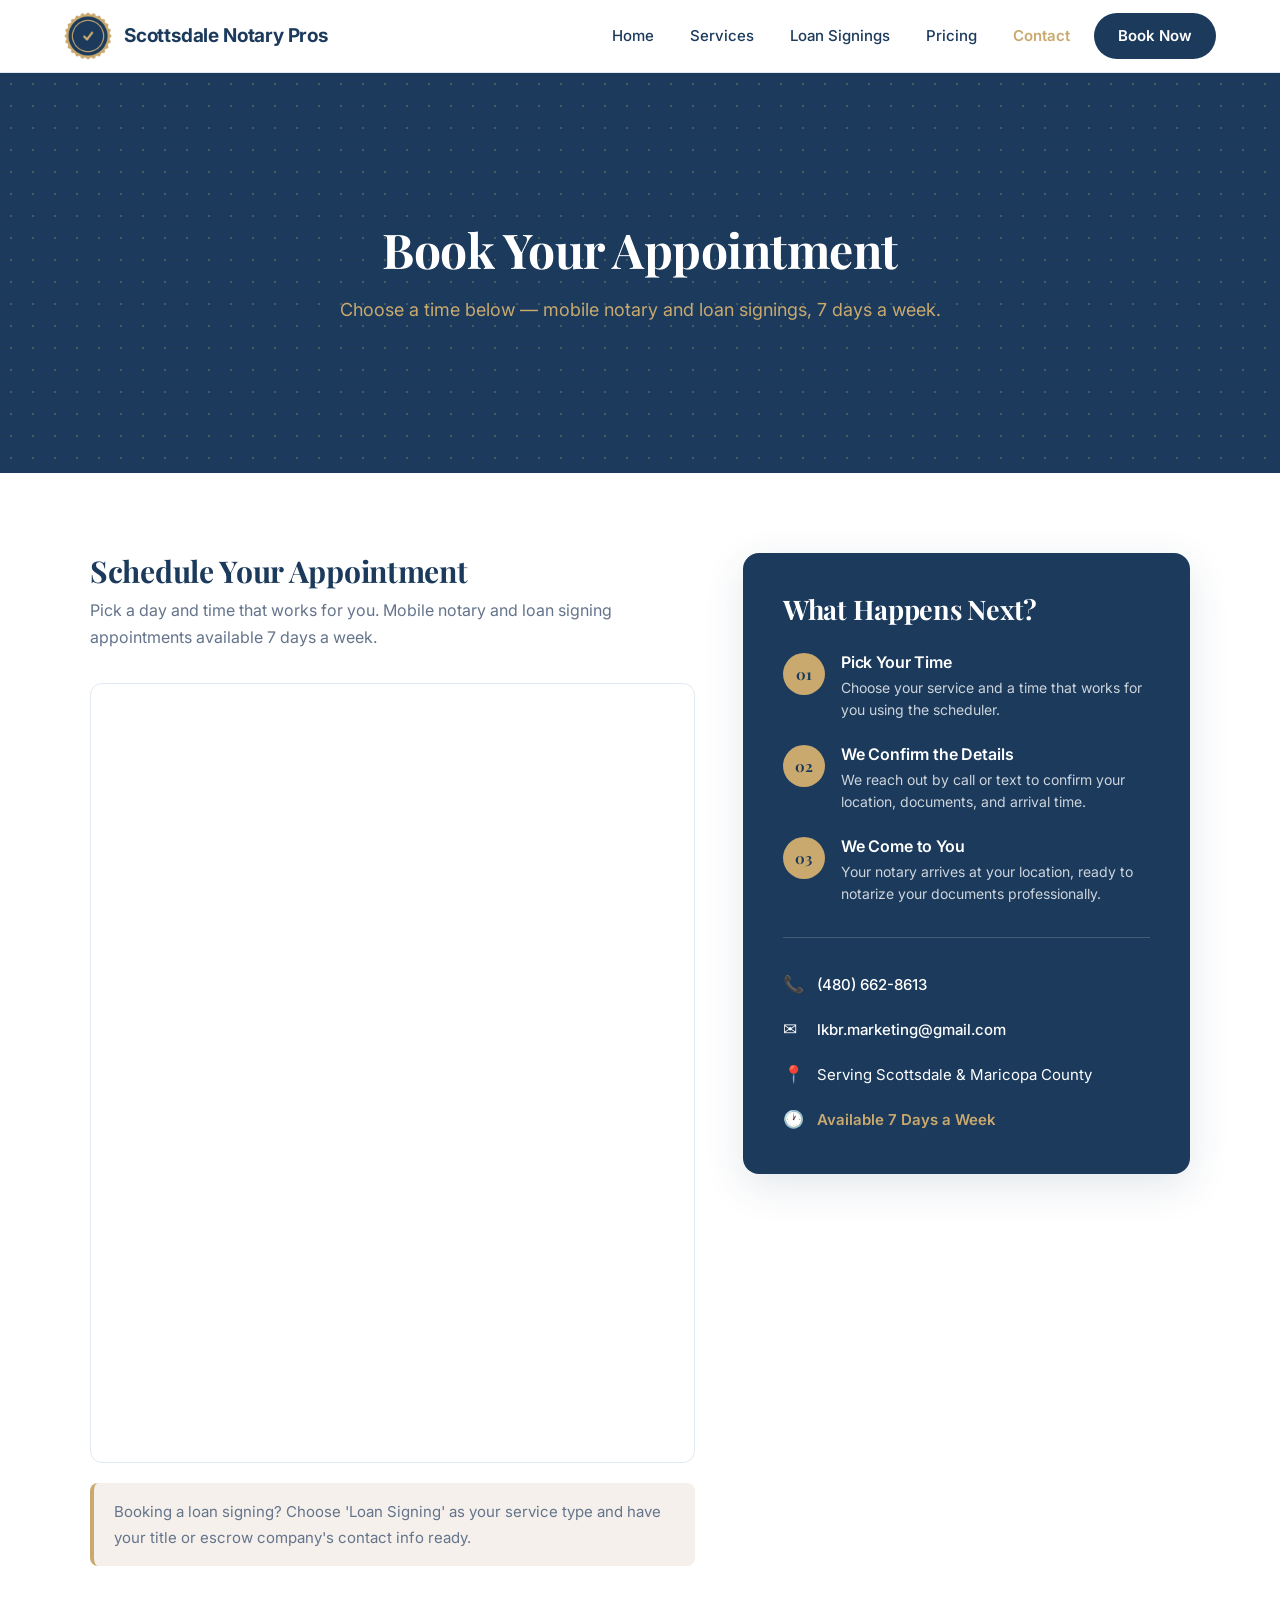
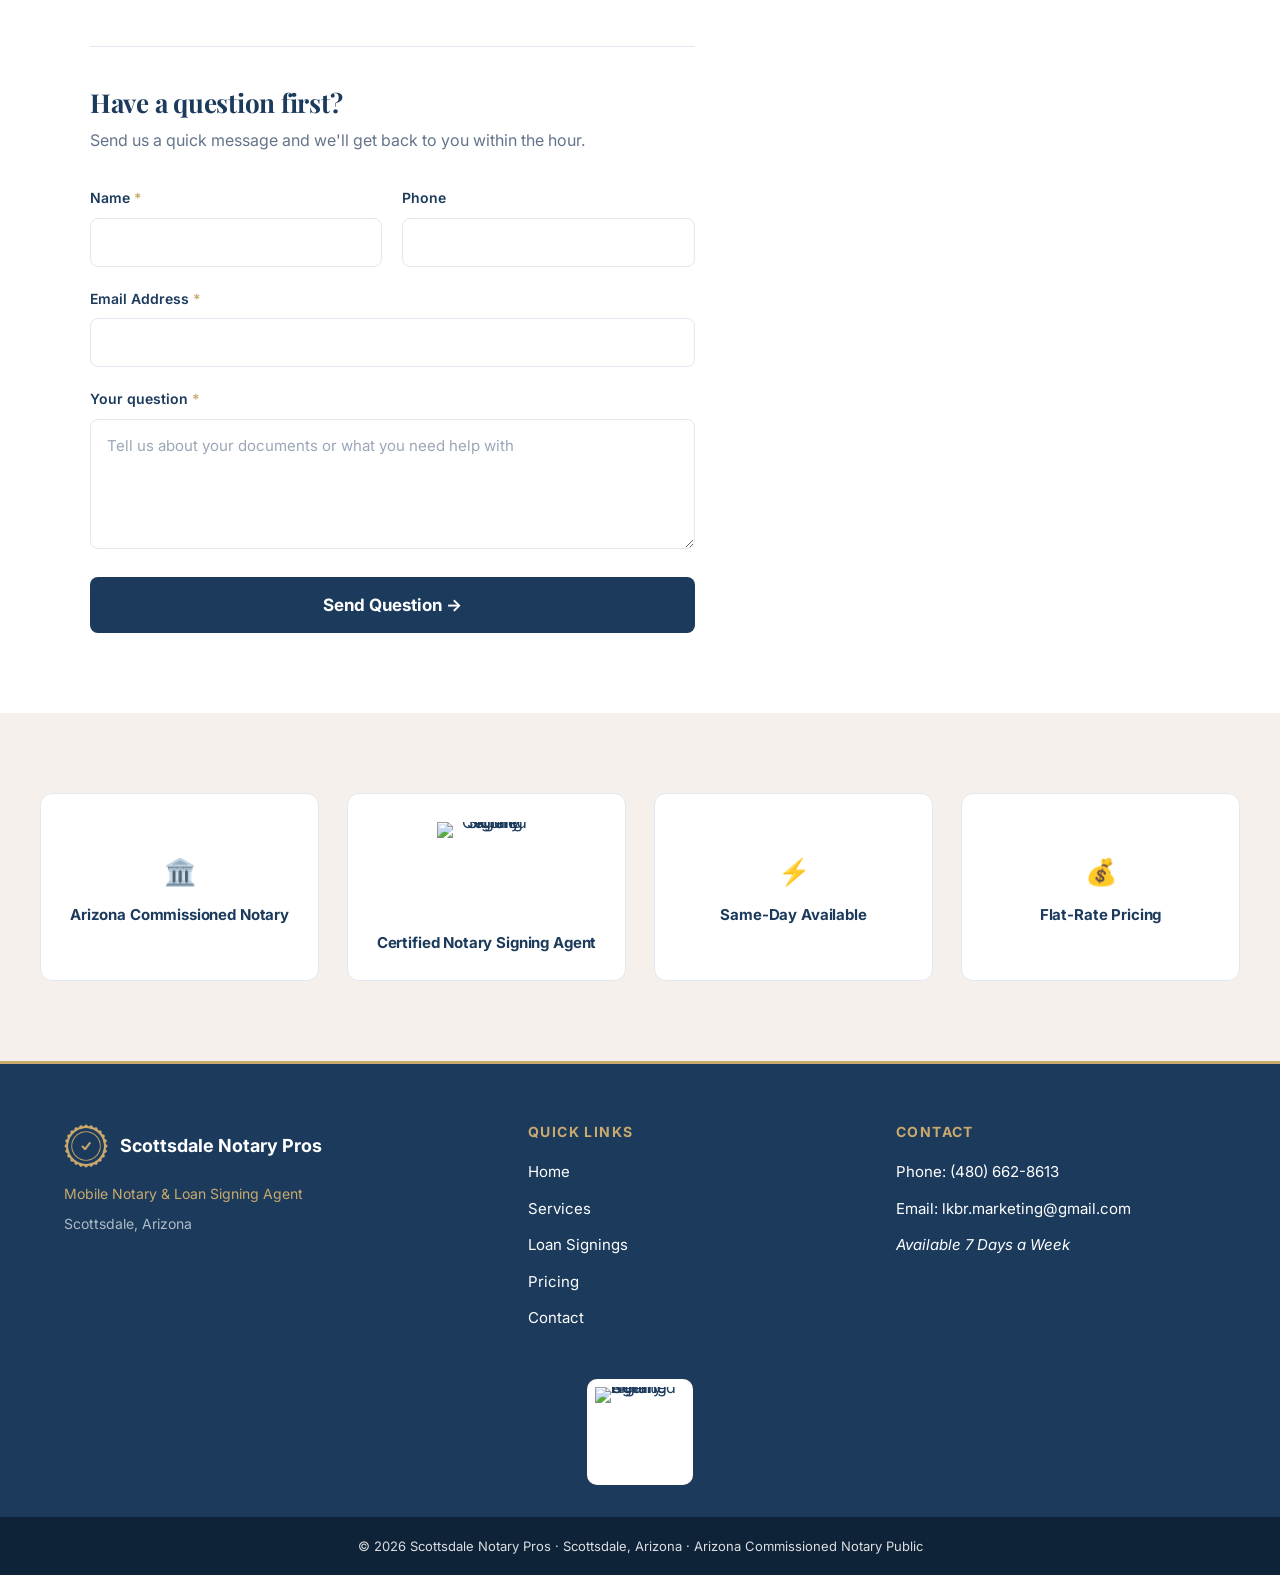
==== commit 3eb041cd: "Add loan signings page, NNA badge, Calendly booking Co-Authored-By: Claude Opus 5.5 <noreply@anthrop" ====
--- a/contact.html
+++ b/contact.html
@@ -4,14 +4,14 @@
   <meta charset="UTF-8">
   <meta name="viewport" content="width=device-width, initial-scale=1.0">
   <title>Book a Notary | Scottsdale Notary Pros | Same-Day Appointments</title>
-  <meta name="description" content="Book a mobile notary in Scottsdale AZ. Same-day appointments available 7 days a week. Fill out our form or call (480) 662-8613.">
+  <meta name="description" content="Book a mobile notary or loan signing agent in Scottsdale AZ. Same-day appointments available 7 days a week. Book online or call (480) 662-8613.">
   <meta name="robots" content="index, follow">
   <link rel="canonical" href="https://scottsdalenotarypros.com/contact">
   <link rel="icon" href="logo.png">
 
   <meta property="og:type" content="website">
   <meta property="og:title" content="Book a Notary | Scottsdale Notary Pros">
-  <meta property="og:description" content="Book a mobile notary in Scottsdale AZ. Same-day appointments available 7 days a week. Call (480) 662-8613.">
+  <meta property="og:description" content="Book a mobile notary or loan signing agent in Scottsdale AZ. Same-day appointments available 7 days a week. Call (480) 662-8613.">
   <meta property="og:image" content="images/business-handshake.jpg">
 
   <link rel="preconnect" href="https://fonts.googleapis.com">
@@ -33,6 +33,7 @@
       <nav class="nav-links" aria-label="Main navigation">
         <a href="index.html">Home</a>
         <a href="services.html">Services</a>
+        <a href="loan-signings.html">Loan Signings</a>
         <a href="pricing.html">Pricing</a>
         <a href="contact.html">Contact</a>
       </nav>
@@ -48,6 +49,7 @@
   <nav class="nav-overlay" id="mobile-nav" aria-label="Mobile navigation">
     <a href="index.html">Home</a>
     <a href="services.html">Services</a>
+    <a href="loan-signings.html">Loan Signings</a>
     <a href="pricing.html">Pricing</a>
     <a href="contact.html">Contact</a>
     <a class="nav-overlay-cta" href="contact.html">Book Now</a>
@@ -59,7 +61,7 @@
     <section class="page-hero page-hero-dots">
       <div class="page-hero-content">
         <h1>Book Your Appointment</h1>
-        <p class="page-hero-sub">Fill out the form below and we'll confirm within the hour. Available 7 days a week.</p>
+        <p class="page-hero-sub">Choose a time below — mobile notary and loan signings, 7 days a week.</p>
       </div>
     </section>
 
@@ -67,127 +69,61 @@
     <section class="section section-white">
       <div class="contact-layout">
 
-        <!-- ------------------------------------------------- LEFT: FORM -->
-        <div class="form-card fade-in">
-          <h2>Request an Appointment</h2>
-          <p>Tell us a little about your documents and when you'd like to meet.</p>
-
-          <div class="form-error" id="form-error">
-            Sorry — your request couldn't be sent. Please call
-            <a href="tel:+14806628613">(480) 662-8613</a> or email
-            <a href="mailto:lkbr.marketing@gmail.com">lkbr.marketing@gmail.com</a>
-            and we'll get you booked right away.
-          </div>
-
-          <form id="notary-form" action="https://formspree.io/f/moejyozw" method="POST">
-            <input type="hidden" name="_subject" value="New Notary Appointment Request — Scottsdale Notary Pros">
-
-            <div class="field field-row">
+        <!-- ---------------------------------------------- LEFT: BOOKING -->
+        <div class="booking-col fade-in">
+          <div class="form-card">
+            <h2>Schedule Your Appointment</h2>
+            <p>Pick a day and time that works for you. Mobile notary and loan signing appointments available 7 days a week.</p>
+
+            <div class="calendly-inline-widget" data-url="https://calendly.com/scottsdalenotarypros/mobile-notary-appointment?hide_gdpr_banner=1&primary_color=1B3A5C" style="min-width:320px;height:780px;"></div>
+            <script src="https://assets.calendly.com/assets/external/widget.js" async></script>
+
+            <p class="booking-note">Booking a loan signing? Choose 'Loan Signing' as your service type and have your title or escrow company's contact info ready.</p>
+          </div>
+
+          <div class="form-card question-card">
+            <h2>Have a question first?</h2>
+            <p>Send us a quick message and we'll get back to you within the hour.</p>
+
+            <div class="form-error" id="form-error">
+              Sorry — your message couldn't be sent. Please call
+              <a href="tel:+14806628613">(480) 662-8613</a> or email
+              <a href="mailto:lkbr.marketing@gmail.com">lkbr.marketing@gmail.com</a>.
+            </div>
+
+            <form id="notary-form" action="https://formspree.io/f/moejyozw" method="POST">
+              <input type="hidden" name="_subject" value="Question — Scottsdale Notary Pros">
+
+              <div class="field field-row">
+                <div class="field">
+                  <label for="q-name">Name <span class="req">*</span></label>
+                  <input type="text" id="q-name" name="Name" autocomplete="name" required>
+                </div>
+                <div class="field">
+                  <label for="q-phone">Phone</label>
+                  <input type="tel" id="q-phone" name="Phone" autocomplete="tel">
+                </div>
+              </div>
+
               <div class="field">
-                <label for="first-name">First Name <span class="req">*</span></label>
-                <input type="text" id="first-name" name="First Name" autocomplete="given-name" required>
-              </div>
+                <label for="q-email">Email Address <span class="req">*</span></label>
+                <input type="email" id="q-email" name="Email" autocomplete="email" required>
+              </div>
+
               <div class="field">
-                <label for="last-name">Last Name <span class="req">*</span></label>
-                <input type="text" id="last-name" name="Last Name" autocomplete="family-name" required>
-              </div>
-            </div>
-
-            <div class="field">
-              <label for="email">Email Address <span class="req">*</span></label>
-              <input type="email" id="email" name="Email" autocomplete="email" required>
-            </div>
-
-            <div class="field">
-              <label for="phone">Phone Number <span class="req">*</span></label>
-              <input type="tel" id="phone" name="Phone" autocomplete="tel" required>
-            </div>
-
-            <div class="field">
-              <label for="service-type">Service Type needed <span class="req">*</span></label>
-              <select id="service-type" name="Service Type" required>
-                <option value="">Select a service…</option>
-                <option>Power of Attorney</option>
-                <option>Will or Trust Document</option>
-                <option>Affidavit or Sworn Statement</option>
-                <option>Medical Directive</option>
-                <option>Real Estate Signing</option>
-                <option>Loan Document Signing</option>
-                <option>Business or Corporate Document</option>
-                <option>Copy Certification</option>
-                <option>Other — Please Describe</option>
-              </select>
-            </div>
-
-            <div class="field">
-              <label for="signatures">Number of signatures needed</label>
-              <select id="signatures" name="Number of Signatures">
-                <option value="">Select…</option>
-                <option>1</option>
-                <option>2</option>
-                <option>3</option>
-                <option>4</option>
-                <option>5+</option>
-              </select>
-            </div>
-
-            <div class="field">
-              <label for="date">Preferred appointment date</label>
-              <input type="date" id="date" name="Preferred Date">
-            </div>
-
-            <div class="field">
-              <label for="time">Preferred time</label>
-              <select id="time" name="Preferred Time">
-                <option value="">Select…</option>
-                <option>Morning (8am–12pm)</option>
-                <option>Afternoon (12pm–5pm)</option>
-                <option>Evening (5pm–8pm)</option>
-                <option>Flexible</option>
-              </select>
-            </div>
-
-            <div class="field">
-              <label for="location-type">Service location — will we come to you?</label>
-              <select id="location-type" name="Service Location">
-                <option value="">Select…</option>
-                <option>Yes — please come to my location</option>
-                <option>No — I will come to you</option>
-                <option>Remote/Online Notary</option>
-              </select>
-            </div>
-
-            <div class="field">
-              <label for="address">Your address or preferred meeting location</label>
-              <input type="text" id="address" name="Address or Meeting Location"
-                     placeholder="e.g. 123 Main St Scottsdale AZ or Starbucks on Scottsdale Rd">
-            </div>
-
-            <div class="field">
-              <label for="witnesses">Do you have all required witnesses if needed?</label>
-              <select id="witnesses" name="Witnesses">
-                <option value="">Select…</option>
-                <option>Yes</option>
-                <option>No — I need guidance on this</option>
-                <option>Not Applicable</option>
-              </select>
-            </div>
-
-            <div class="field">
-              <label for="notes">Additional notes or questions</label>
-              <textarea id="notes" name="Additional Notes"
-                        placeholder="Tell us anything else about your documents or appointment needs"></textarea>
-            </div>
-
-            <button class="form-submit" type="submit">Request My Appointment →</button>
-            <p class="form-footnote">We confirm every request within the hour · Available 7 days a week</p>
-          </form>
-
-          <!-- Success state -->
-          <div class="form-success" id="form-success" role="status" aria-live="polite">
-            <div class="success-check" aria-hidden="true"></div>
-            <h2>Appointment Request Received!</h2>
-            <p>We'll confirm your appointment within the hour. If you need immediate assistance call (480) 662-8613.</p>
+                <label for="q-message">Your question <span class="req">*</span></label>
+                <textarea id="q-message" name="Question" required
+                          placeholder="Tell us about your documents or what you need help with"></textarea>
+              </div>
+
+              <button class="form-submit" type="submit">Send Question →</button>
+            </form>
+
+            <div class="form-success" id="form-success" role="status" aria-live="polite">
+              <div class="success-check" aria-hidden="true"></div>
+              <h2>Message Received!</h2>
+              <p>We'll get back to you within the hour. If you need immediate assistance call (480) 662-8613.</p>
+            </div>
           </div>
         </div>
 
@@ -199,16 +135,16 @@
             <div class="info-step">
               <span class="info-step-num">01</span>
               <div>
-                <h3>We Review Your Request</h3>
-                <p>We check your details and confirm availability within the hour.</p>
+                <h3>Pick Your Time</h3>
+                <p>Choose your service and a time that works for you using the scheduler.</p>
               </div>
             </div>
 
             <div class="info-step">
               <span class="info-step-num">02</span>
               <div>
-                <h3>We Confirm Your Appointment</h3>
-                <p>You'll receive a confirmation via call or text with your notary's arrival time.</p>
+                <h3>We Confirm the Details</h3>
+                <p>We reach out by call or text to confirm your location, documents, and arrival time.</p>
               </div>
             </div>
 
@@ -254,9 +190,11 @@
             <span class="ic" aria-hidden="true">🏛️</span>
             <h3>Arizona Commissioned Notary</h3>
           </article>
-          <article class="trust-strip-card fade-in">
-            <span class="ic" aria-hidden="true">🛡️</span>
-            <h3>Bonded &amp; Insured</h3>
+          <article class="trust-strip-card trust-strip-nna fade-in">
+            <div class="nna-badge">
+              <a href="https://www.nationalnotary.org/knowledge-center/signing-agent-resources" target="_blank" rel="noopener"><img src="https://www.nationalnotary.org/Image%20Library/NNA/membership%20images/nsa_member_badge.png" alt="Certified Notary Signing Agent" width="100" height="100" border="0" title="Certified Notary Signing Agent" /></a>
+            </div>
+            <h3>Certified Notary Signing Agent</h3>
           </article>
           <article class="trust-strip-card fade-in">
             <span class="ic" aria-hidden="true">⚡</span>
@@ -280,7 +218,7 @@
           <img src="logo.png" alt="Scottsdale Notary Pros logo">
           <span>Scottsdale Notary Pros</span>
         </div>
-        <p class="footer-tag">Mobile &amp; Remote Notary Services</p>
+        <p class="footer-tag">Mobile Notary &amp; Loan Signing Agent</p>
         <p class="footer-loc">Scottsdale, Arizona</p>
       </div>
 
@@ -289,6 +227,7 @@
         <ul>
           <li><a href="index.html">Home</a></li>
           <li><a href="services.html">Services</a></li>
+          <li><a href="loan-signings.html">Loan Signings</a></li>
           <li><a href="pricing.html">Pricing</a></li>
           <li><a href="contact.html">Contact</a></li>
         </ul>
@@ -304,6 +243,10 @@
       </div>
     </div>
 
+    <div class="footer-nna">
+      <a href="https://www.nationalnotary.org/knowledge-center/signing-agent-resources" target="_blank" rel="noopener"><img src="https://www.nationalnotary.org/Image%20Library/NNA/membership%20images/nsa_member_badge.png" alt="Certified Notary Signing Agent" width="100" height="100" border="0" title="Certified Notary Signing Agent" /></a>
+    </div>
+
     <div class="footer-bottom">
       <p>© 2026 Scottsdale Notary Pros · Scottsdale, Arizona · Arizona Commissioned Notary Public</p>
     </div>
--- a/style.css
+++ b/style.css
@@ -1203,13 +1203,19 @@
   .grid-4, .grid-5 { grid-template-columns: repeat(2, 1fr); }
   .nav-links { gap: 24px; }
   .nav-brand span { font-size: 17px; }
+  .steps-4 { grid-template-columns: repeat(2, 1fr); row-gap: 44px; }
+  .steps-4::before { display: none; }
   .contact-layout { grid-template-columns: 1fr; }
 }
 
-@media (max-width: 860px) {
+/* Five nav links + CTA need more room, so the hamburger takes over at 960px. */
+@media (max-width: 960px) {
   .nav-links { display: none; }
   .nav-cta { display: none; }
   .nav-toggle { display: flex; }
+}
+
+@media (max-width: 860px) {
   .grid-3 { grid-template-columns: 1fr; }
 }
 
@@ -1296,3 +1302,192 @@
 .form-error.show { display: block; }
 
 .form-error a { color: #7d2f2a; font-weight: 700; text-decoration: underline; }
+
+/* ============================================= Loan signing additions === */
+
+/* NNA badge — always shown on a white plate, never stretched or cropped. */
+.nna-badge {
+  display: inline-block;
+  background: var(--white);
+  border-radius: 12px;
+  padding: 10px;
+  line-height: 0;
+}
+
+.nna-badge a { display: inline-block; line-height: 0; }
+
+.nna-badge img,
+.footer-nna img {
+  max-width: none;
+  border-radius: 0;
+  object-fit: contain;
+}
+
+.nna-badge-hero { margin-top: 32px; }
+
+.nna-badge-lg {
+  padding: 22px 24px 18px;
+  text-align: center;
+  box-shadow: var(--shadow-lg);
+}
+
+.nna-badge-lg p {
+  margin: 14px 0 0;
+  line-height: 1.4;
+  font-size: 13px;
+  font-weight: 700;
+  letter-spacing: 0.04em;
+  color: var(--navy);
+  max-width: 140px;
+}
+
+/* Footer badge (90x90) above the copyright bar */
+.footer-nna {
+  display: flex;
+  justify-content: center;
+  padding: 0 24px 32px;
+}
+
+.footer-nna a {
+  display: inline-block;
+  background: var(--white);
+  border-radius: 10px;
+  padding: 8px;
+  line-height: 0;
+}
+
+.footer-nna img { width: 90px; height: 90px; }
+
+/* Clickable card (home services preview) */
+.card-link { display: block; color: inherit; }
+.card-link:hover { color: inherit; }
+.card-more {
+  display: inline-block;
+  margin-top: 16px;
+  font-size: 15px;
+  font-weight: 600;
+  color: var(--navy);
+}
+.card-link:hover .card-more { color: var(--gold); }
+
+/* Title / escrow section on the home page */
+.section-navy + .section-navy { border-top: 1px solid rgba(201, 169, 110, 0.3); }
+
+.pro-split {
+  display: grid;
+  grid-template-columns: 1fr auto;
+  gap: 56px;
+  align-items: center;
+}
+
+.pro-copy .section-sub { margin-left: 0; margin-bottom: 32px; }
+.pro-copy .btn-row { justify-content: flex-start; }
+
+/* Shared text helpers */
+.lead-muted {
+  font-size: 17px;
+  color: var(--text-muted);
+  line-height: 1.75;
+  margin-bottom: 28px;
+}
+
+.doc-list-2col {
+  grid-template-columns: repeat(2, 1fr);
+  gap: 12px 32px;
+  margin-bottom: 36px;
+}
+
+.td-sub {
+  display: block;
+  margin-top: 4px;
+  font-size: 13px;
+  font-weight: 400;
+  color: var(--text-muted);
+}
+
+/* Loan signings: intro + credentials card */
+.lsa-intro {
+  display: grid;
+  grid-template-columns: 1.6fr 1fr;
+  gap: 56px;
+  align-items: center;
+}
+
+.lsa-intro .lead-muted { margin-bottom: 0; }
+
+.cred-card {
+  background: var(--cream);
+  border-top: 4px solid var(--gold);
+  border-radius: 12px;
+  padding: 32px 28px;
+  text-align: center;
+}
+
+.cred-label {
+  display: block;
+  font-size: 12px;
+  font-weight: 700;
+  letter-spacing: 0.18em;
+  text-transform: uppercase;
+  color: var(--gold-dark);
+  margin-bottom: 18px;
+}
+
+.cred-card h3 { font-size: 20px; margin: 18px 0 6px; }
+.cred-card p { color: var(--text-muted); font-size: 14px; margin: 0; }
+
+/* Four-step process */
+.steps-4 { grid-template-columns: repeat(4, 1fr); max-width: var(--max); }
+.steps-4::before { left: 12%; right: 12%; }
+
+/* Contact: booking column */
+.booking-col { display: grid; gap: 48px; }
+
+.calendly-inline-widget {
+  border: 1px solid var(--border);
+  border-radius: 12px;
+  overflow: hidden;
+}
+
+.booking-note {
+  margin: 20px 0 0;
+  background: var(--cream);
+  border-left: 4px solid var(--gold);
+  border-radius: var(--radius);
+  padding: 16px 20px;
+  font-size: 15px;
+  color: var(--text-dark);
+}
+
+.question-card {
+  border-top: 1px solid var(--border);
+  padding-top: 40px;
+}
+
+.question-card h2 { font-size: 26px; }
+
+/* Contact trust strip badge card */
+.trust-strip-card {
+  display: flex;
+  flex-direction: column;
+  align-items: center;
+  justify-content: center;
+}
+
+.trust-strip-nna .nna-badge { padding: 0; margin-bottom: 12px; }
+
+@media (max-width: 860px) {
+  .pro-split,
+  .lsa-intro { grid-template-columns: 1fr; gap: 36px; text-align: center; }
+  .pro-copy .section-sub { margin-left: auto; margin-right: auto; }
+  .pro-copy .btn-row { justify-content: center; }
+  .lsa-intro .cred-card { max-width: 380px; margin: 0 auto; width: 100%; }
+}
+
+@media (max-width: 768px) {
+  .doc-list-2col { grid-template-columns: 1fr; }
+  .steps-4 { grid-template-columns: 1fr; }
+  .question-card h2 { font-size: 24px; }
+}
+
+.pro-split .nna-badge-lg { justify-self: center; }
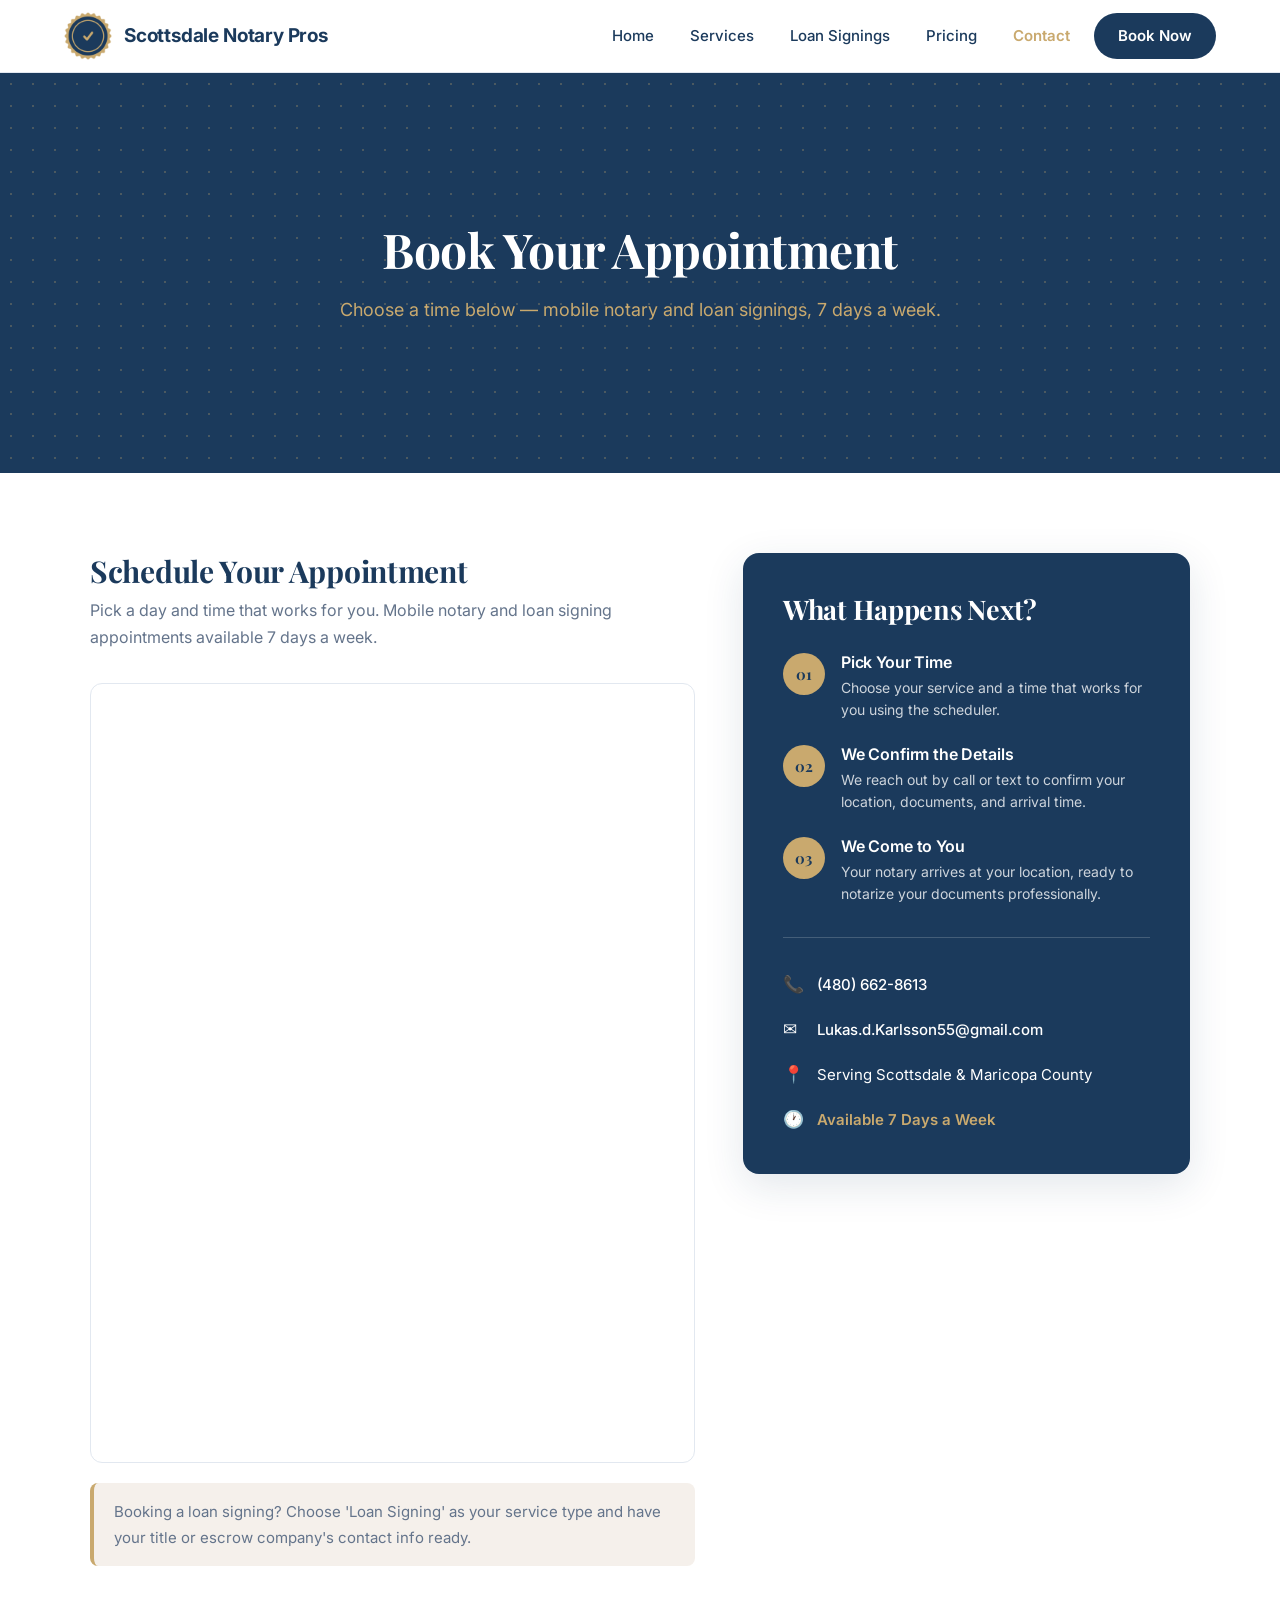
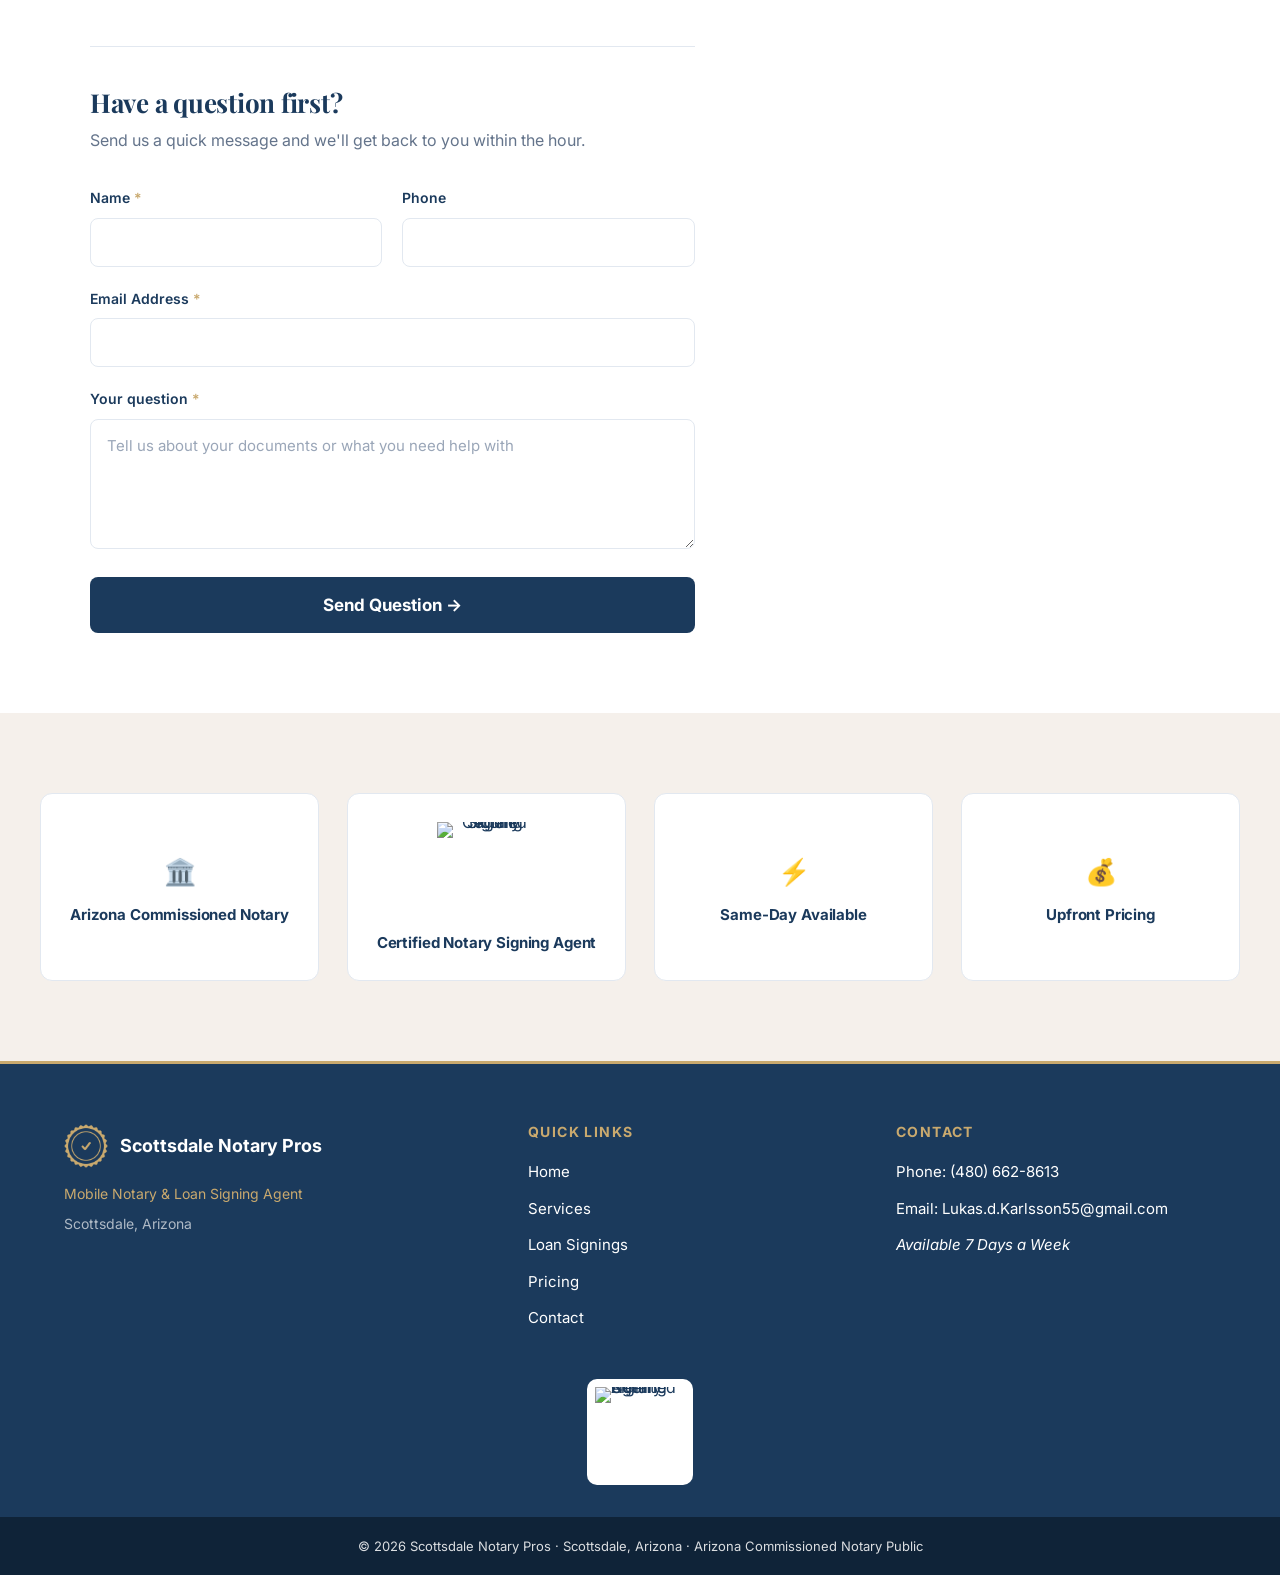
==== commit 942ec096: "New contact email and updated pricing page" ====
--- a/contact.html
+++ b/contact.html
@@ -88,7 +88,7 @@
             <div class="form-error" id="form-error">
               Sorry — your message couldn't be sent. Please call
               <a href="tel:+14806628613">(480) 662-8613</a> or email
-              <a href="mailto:lkbr.marketing@gmail.com">lkbr.marketing@gmail.com</a>.
+              <a href="mailto:Lukas.d.Karlsson55@gmail.com">Lukas.d.Karlsson55@gmail.com</a>.
             </div>
 
             <form id="notary-form" action="https://formspree.io/f/moejyozw" method="POST">
@@ -166,7 +166,7 @@
             </div>
             <div class="info-contact-item">
               <span class="ic" aria-hidden="true">✉</span>
-              <a href="mailto:lkbr.marketing@gmail.com">lkbr.marketing@gmail.com</a>
+              <a href="mailto:Lukas.d.Karlsson55@gmail.com">Lukas.d.Karlsson55@gmail.com</a>
             </div>
             <div class="info-contact-item">
               <span class="ic" aria-hidden="true">📍</span>
@@ -202,7 +202,7 @@
           </article>
           <article class="trust-strip-card fade-in">
             <span class="ic" aria-hidden="true">💰</span>
-            <h3>Flat-Rate Pricing</h3>
+            <h3>Upfront Pricing</h3>
           </article>
         </div>
       </div>
@@ -237,7 +237,7 @@
         <h4>Contact</h4>
         <ul>
           <li>Phone: <a href="tel:+14806628613">(480) 662-8613</a></li>
-          <li>Email: <a href="mailto:lkbr.marketing@gmail.com">lkbr.marketing@gmail.com</a></li>
+          <li>Email: <a href="mailto:Lukas.d.Karlsson55@gmail.com">Lukas.d.Karlsson55@gmail.com</a></li>
           <li class="footer-avail">Available 7 Days a Week</li>
         </ul>
       </div>
--- a/style.css
+++ b/style.css
@@ -762,6 +762,22 @@
   font-weight: 700;
   color: var(--navy);
   white-space: nowrap;
+}
+
+/* Three-column fee table: fee in the middle column, notes on the right */
+.price-table-3 thead th:last-child { text-align: left; }
+
+.price-table-3 td:nth-child(2) {
+  font-weight: 700;
+  color: var(--navy);
+  white-space: nowrap;
+}
+
+.price-table-3 td:last-child {
+  text-align: left;
+  font-weight: 400;
+  color: var(--text-muted);
+  white-space: normal;
 }
 
 .table-note {
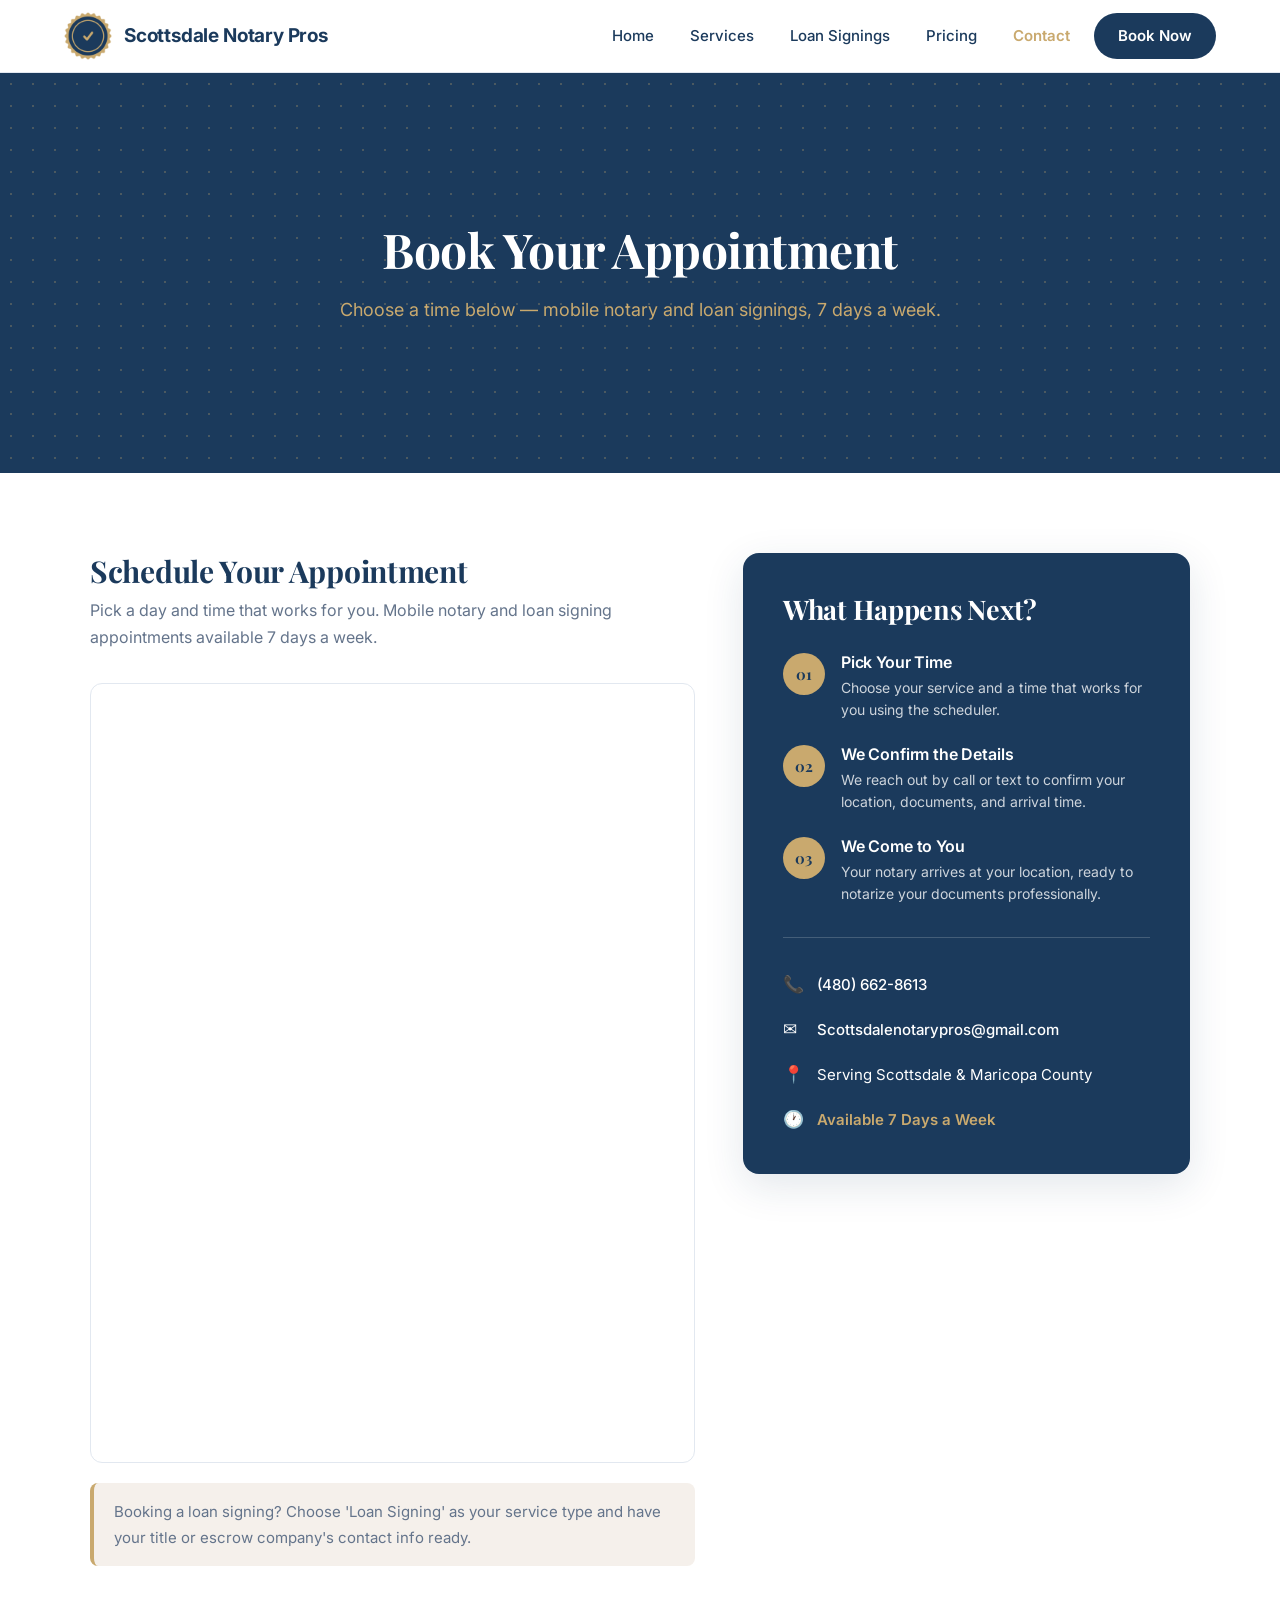
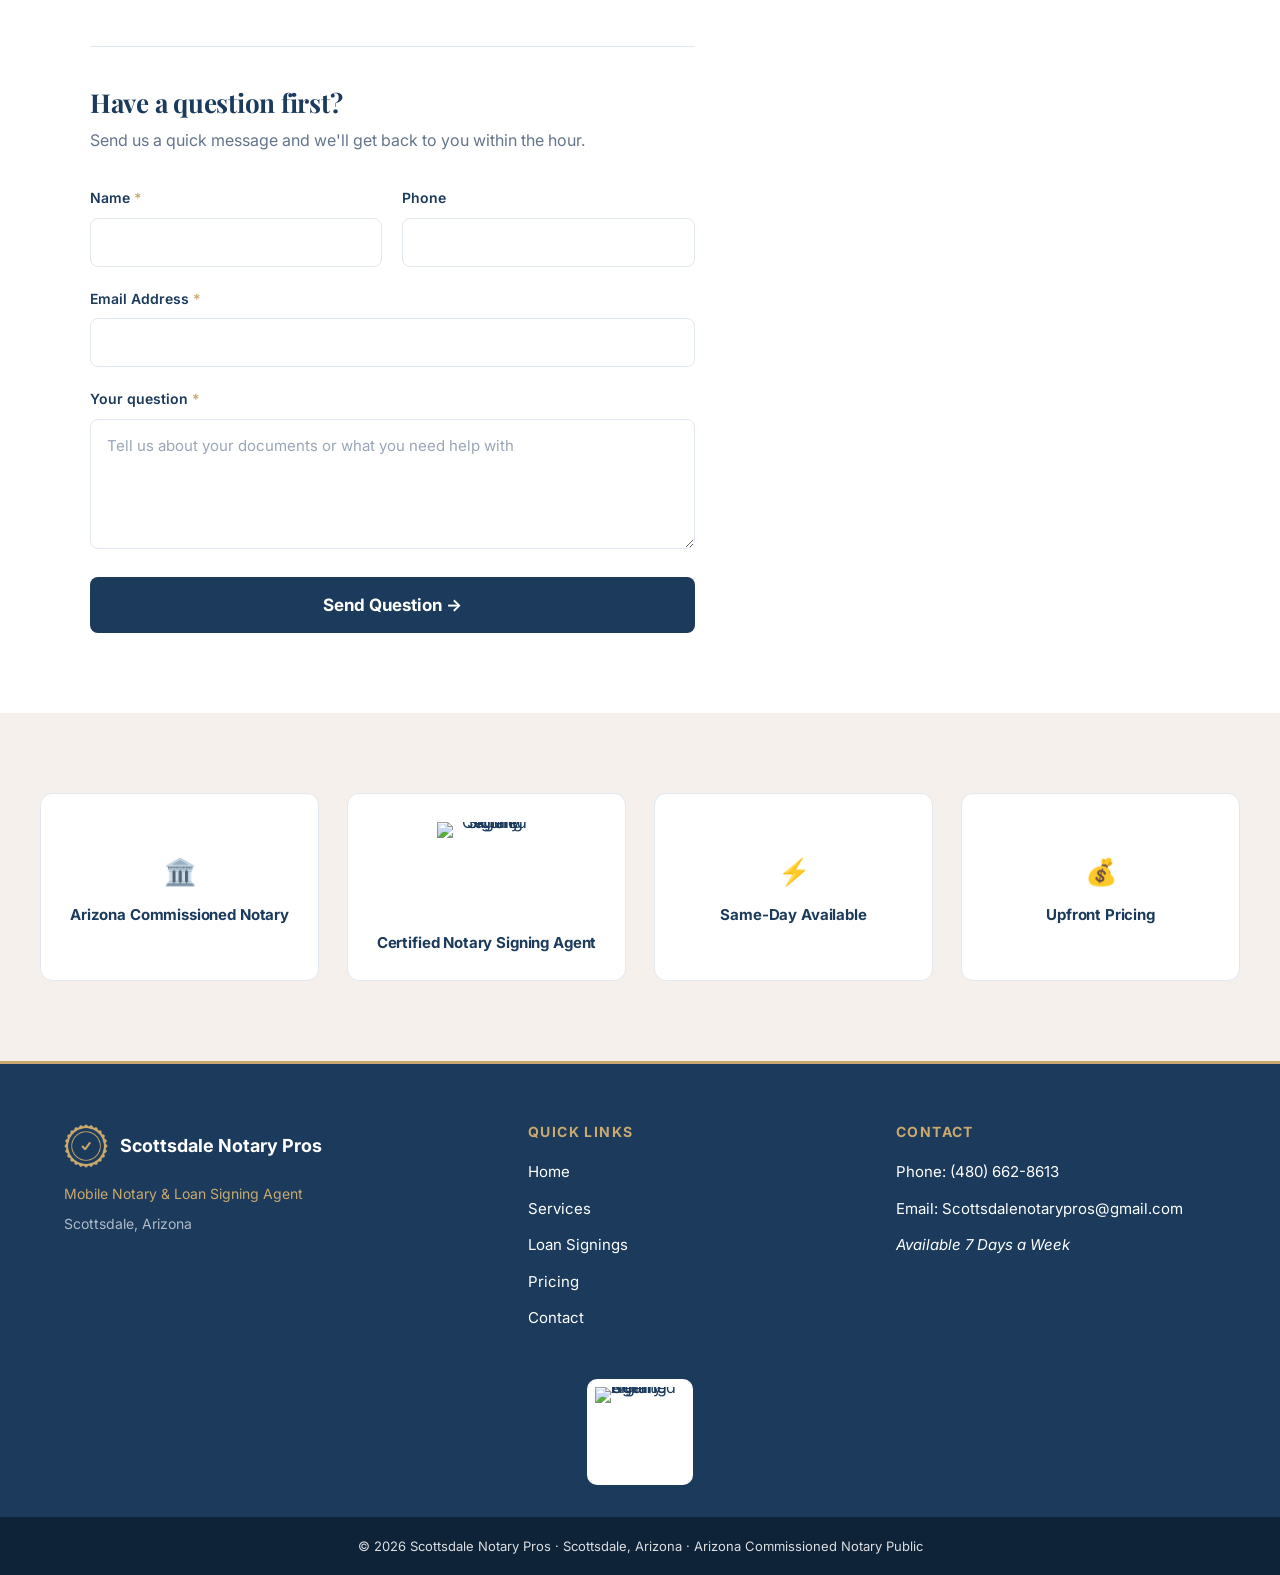
==== commit 90bd3e84: "Switch contact email to Scottsdalenotarypros@gmail.com and consolidate changelog Co-Authored-By: Cla" ====
--- a/contact.html
+++ b/contact.html
@@ -88,7 +88,7 @@
             <div class="form-error" id="form-error">
               Sorry — your message couldn't be sent. Please call
               <a href="tel:+14806628613">(480) 662-8613</a> or email
-              <a href="mailto:Lukas.d.Karlsson55@gmail.com">Lukas.d.Karlsson55@gmail.com</a>.
+              <a href="mailto:Scottsdalenotarypros@gmail.com">Scottsdalenotarypros@gmail.com</a>.
             </div>
 
             <form id="notary-form" action="https://formspree.io/f/moejyozw" method="POST">
@@ -166,7 +166,7 @@
             </div>
             <div class="info-contact-item">
               <span class="ic" aria-hidden="true">✉</span>
-              <a href="mailto:Lukas.d.Karlsson55@gmail.com">Lukas.d.Karlsson55@gmail.com</a>
+              <a href="mailto:Scottsdalenotarypros@gmail.com">Scottsdalenotarypros@gmail.com</a>
             </div>
             <div class="info-contact-item">
               <span class="ic" aria-hidden="true">📍</span>
@@ -237,7 +237,7 @@
         <h4>Contact</h4>
         <ul>
           <li>Phone: <a href="tel:+14806628613">(480) 662-8613</a></li>
-          <li>Email: <a href="mailto:Lukas.d.Karlsson55@gmail.com">Lukas.d.Karlsson55@gmail.com</a></li>
+          <li>Email: <a href="mailto:Scottsdalenotarypros@gmail.com">Scottsdalenotarypros@gmail.com</a></li>
           <li class="footer-avail">Available 7 Days a Week</li>
         </ul>
       </div>
--- a/style.css
+++ b/style.css
@@ -803,6 +803,9 @@
   font-weight: 600;
   color: var(--navy);
 }
+
+/* Keep the callout visible when it sits on a cream section */
+.section-cream .example-box { background: var(--white); }
 
 /* ------------------------------------------------------ Numbered cards --- */
 
